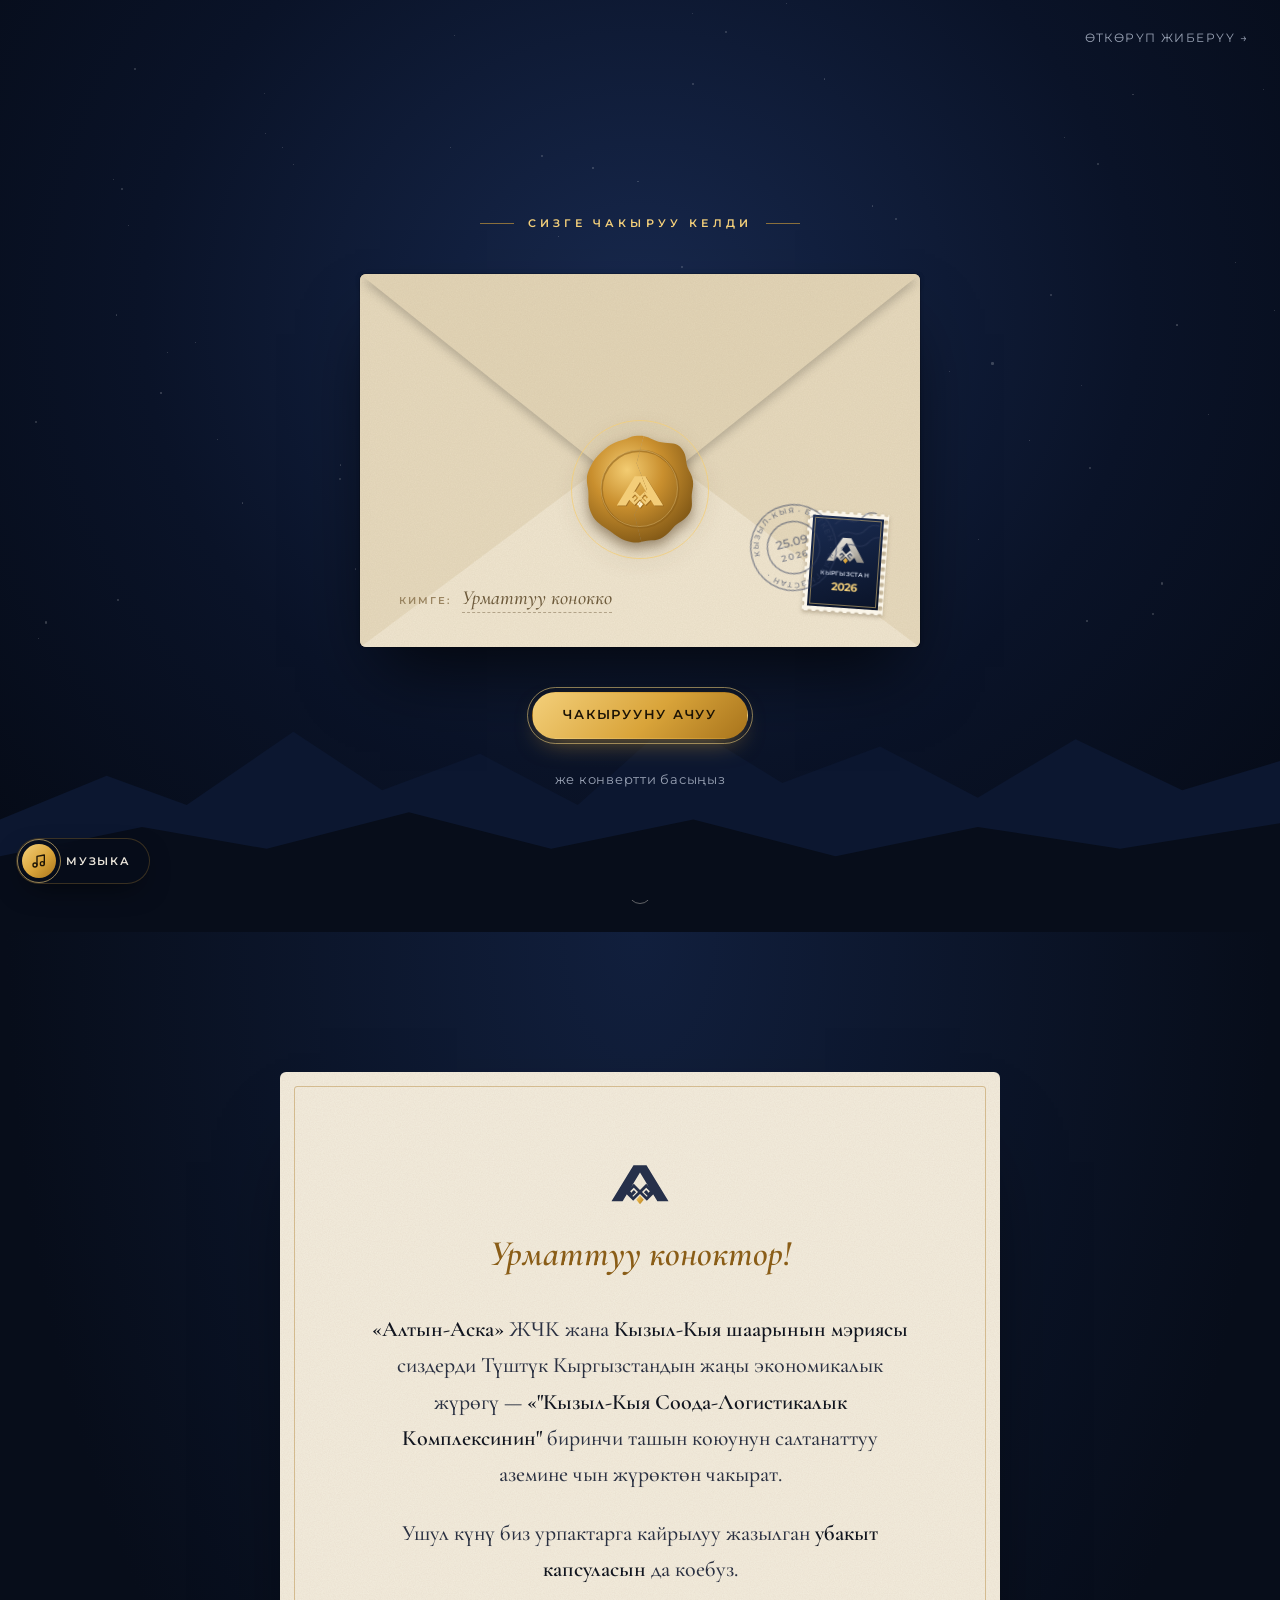
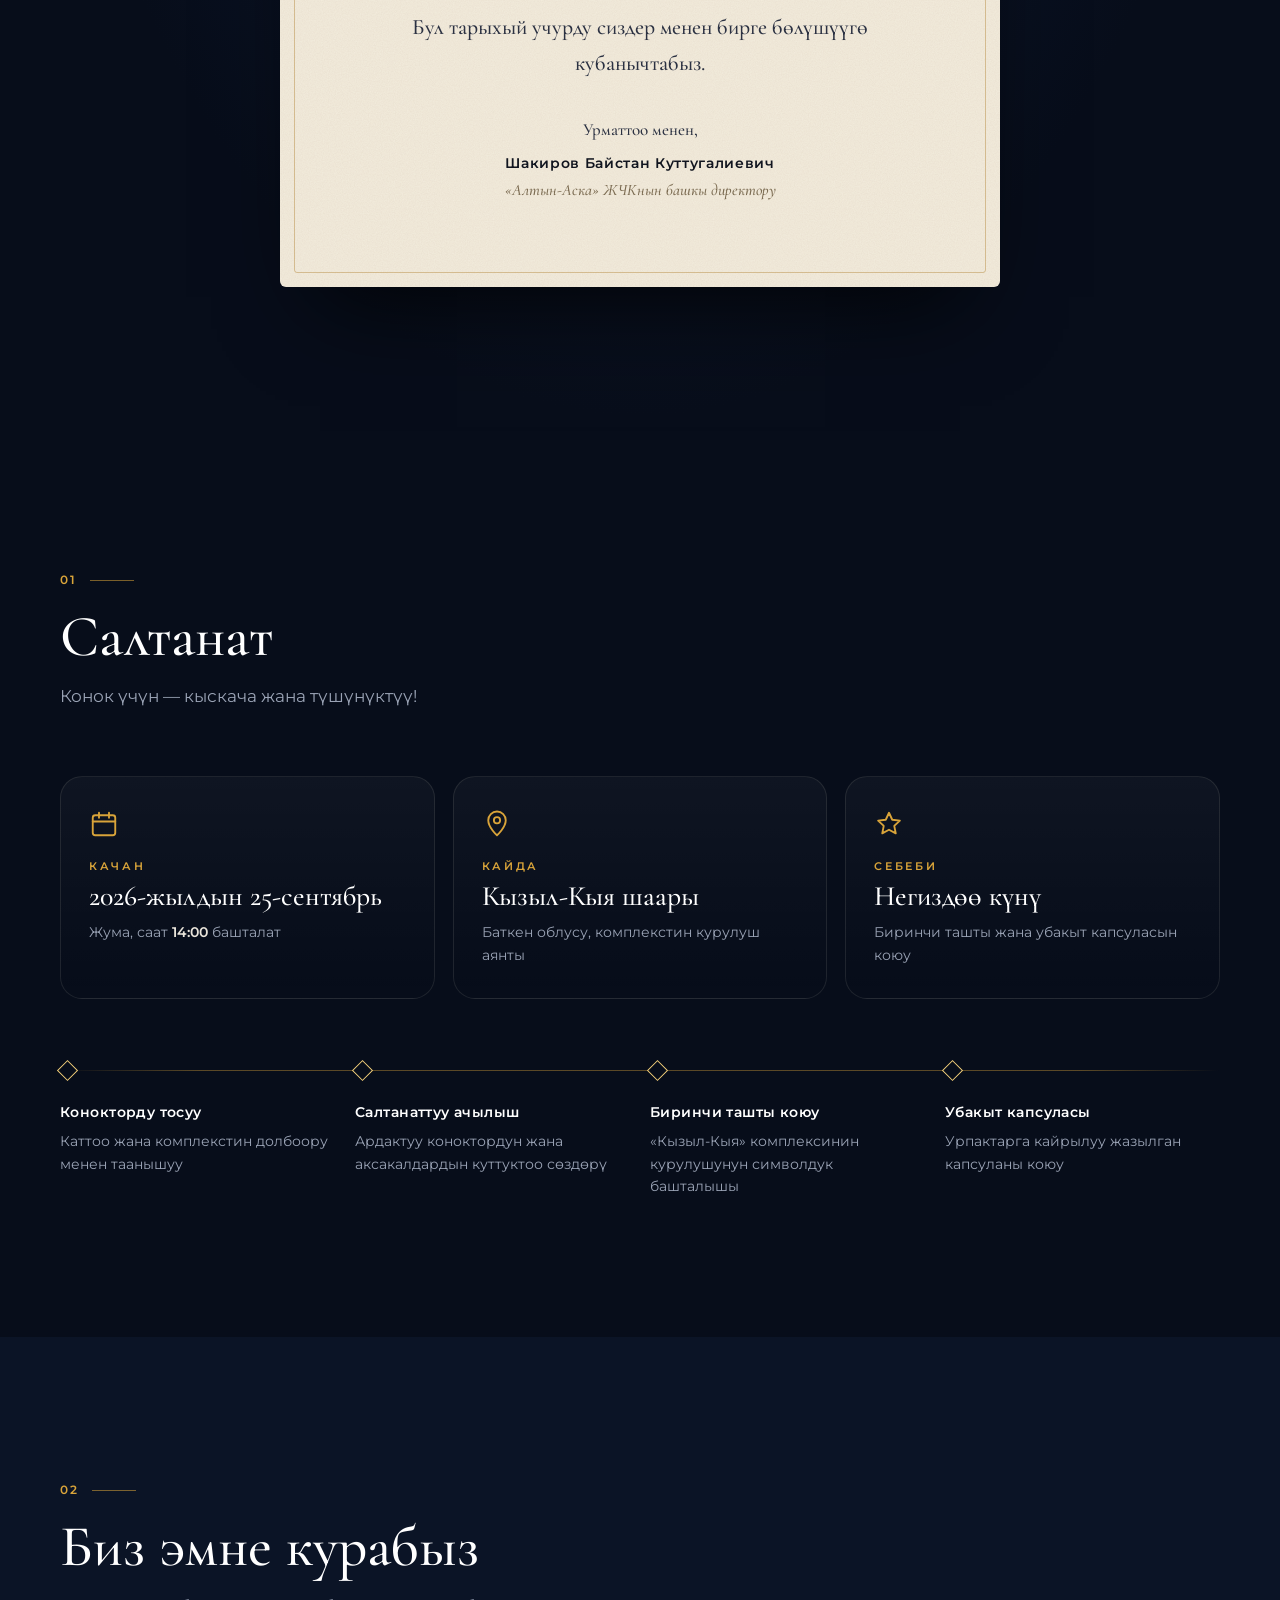
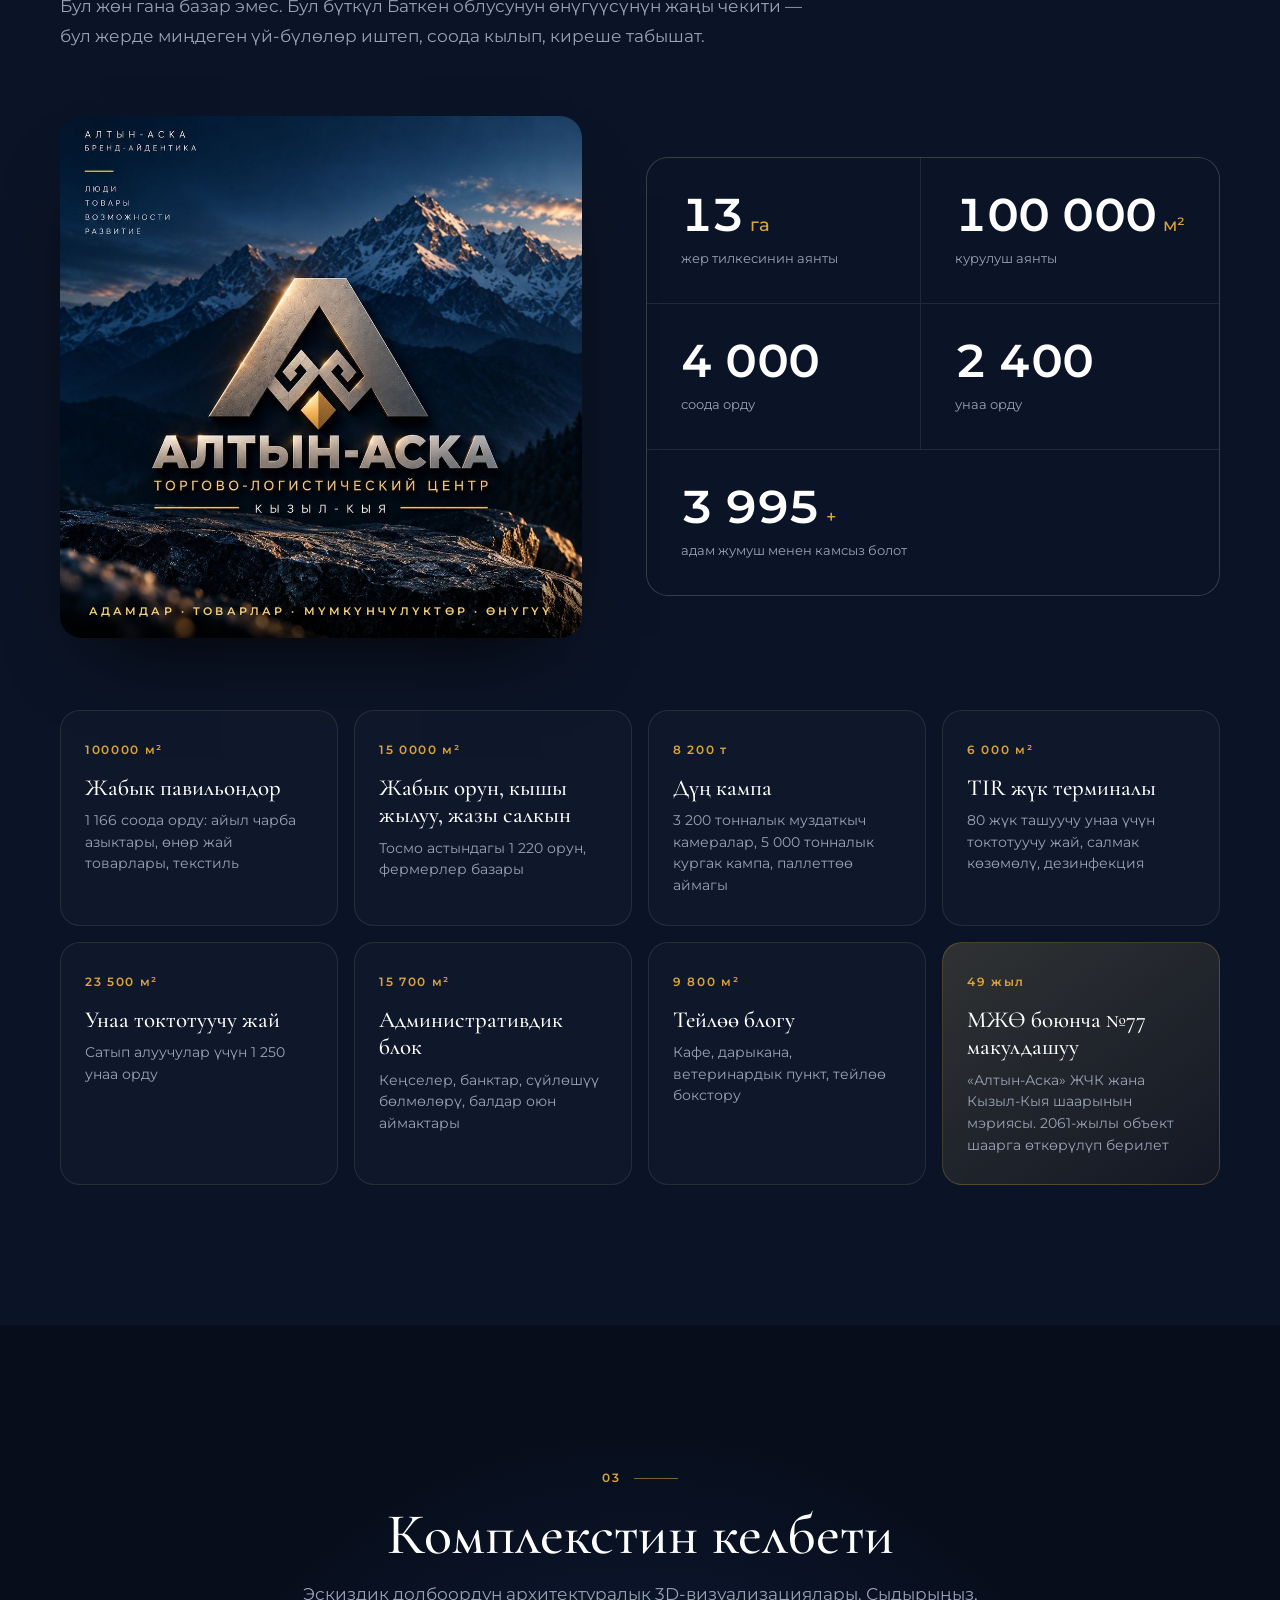
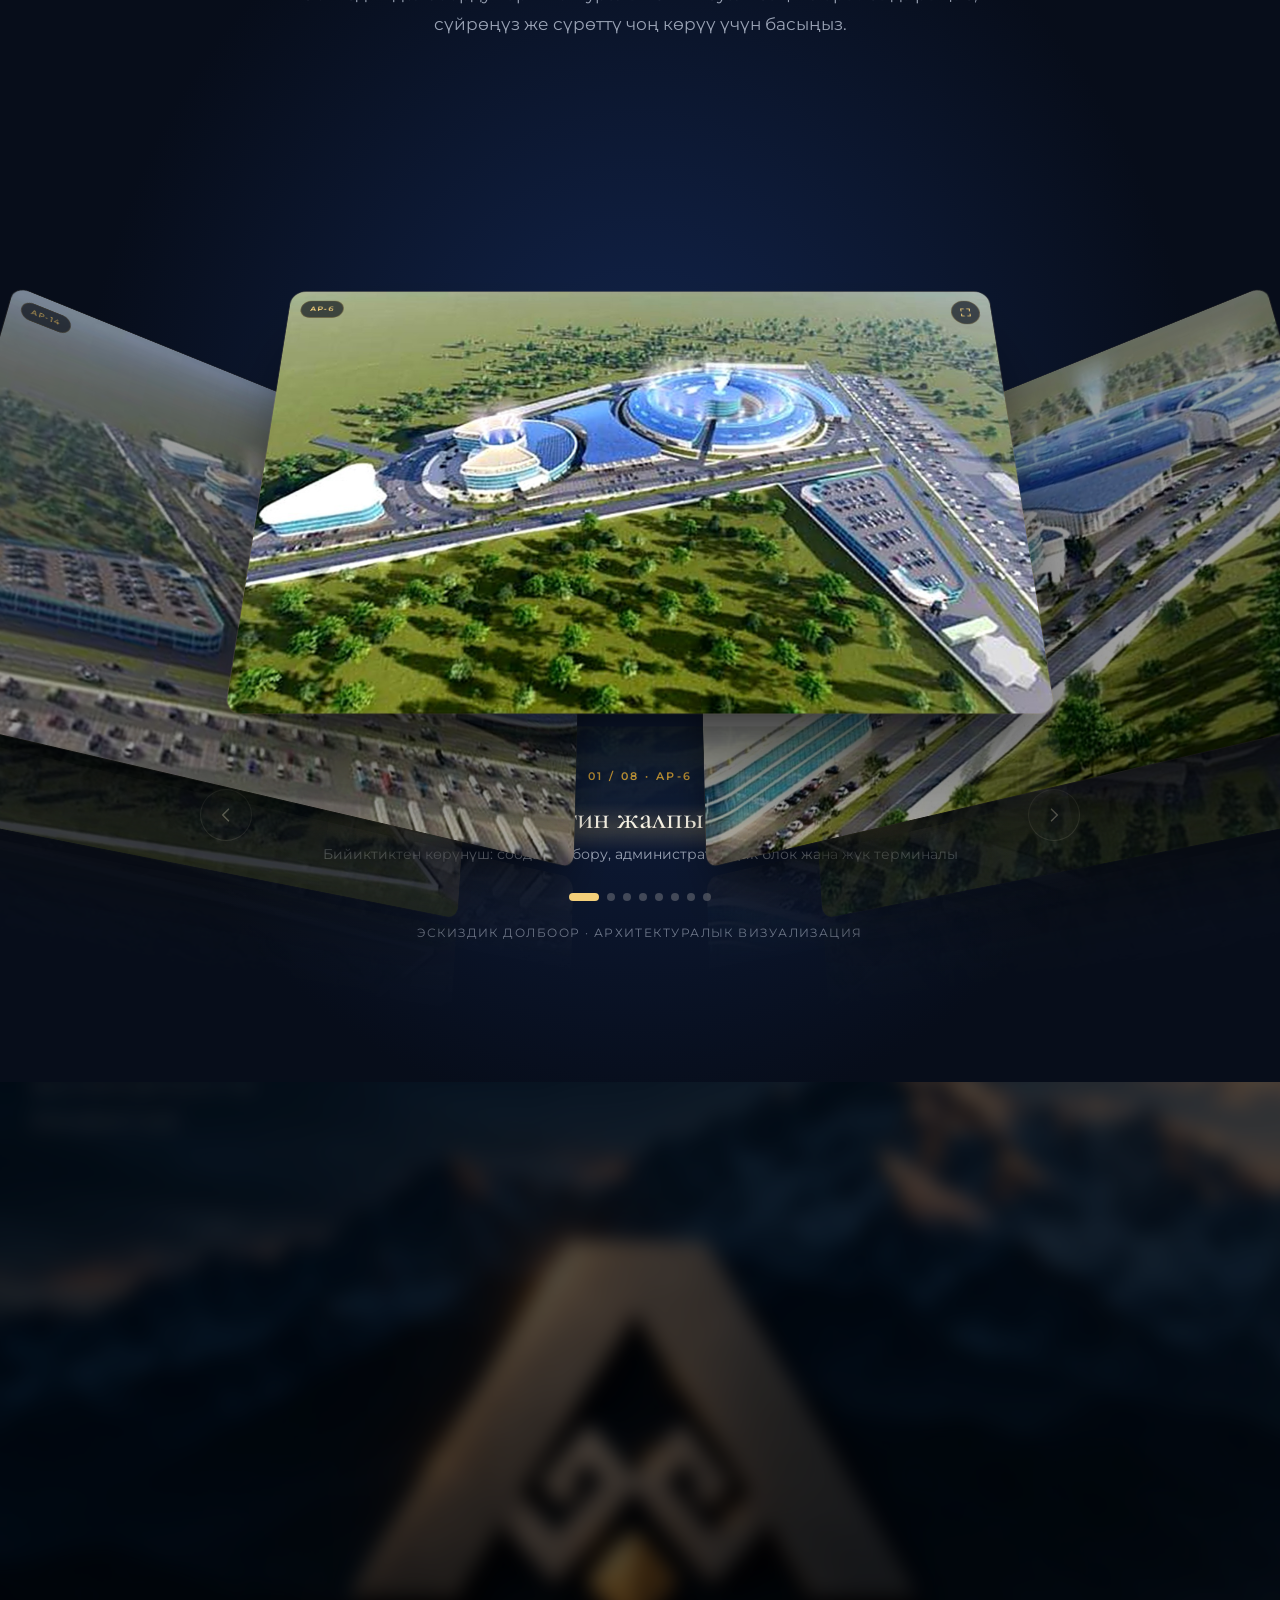
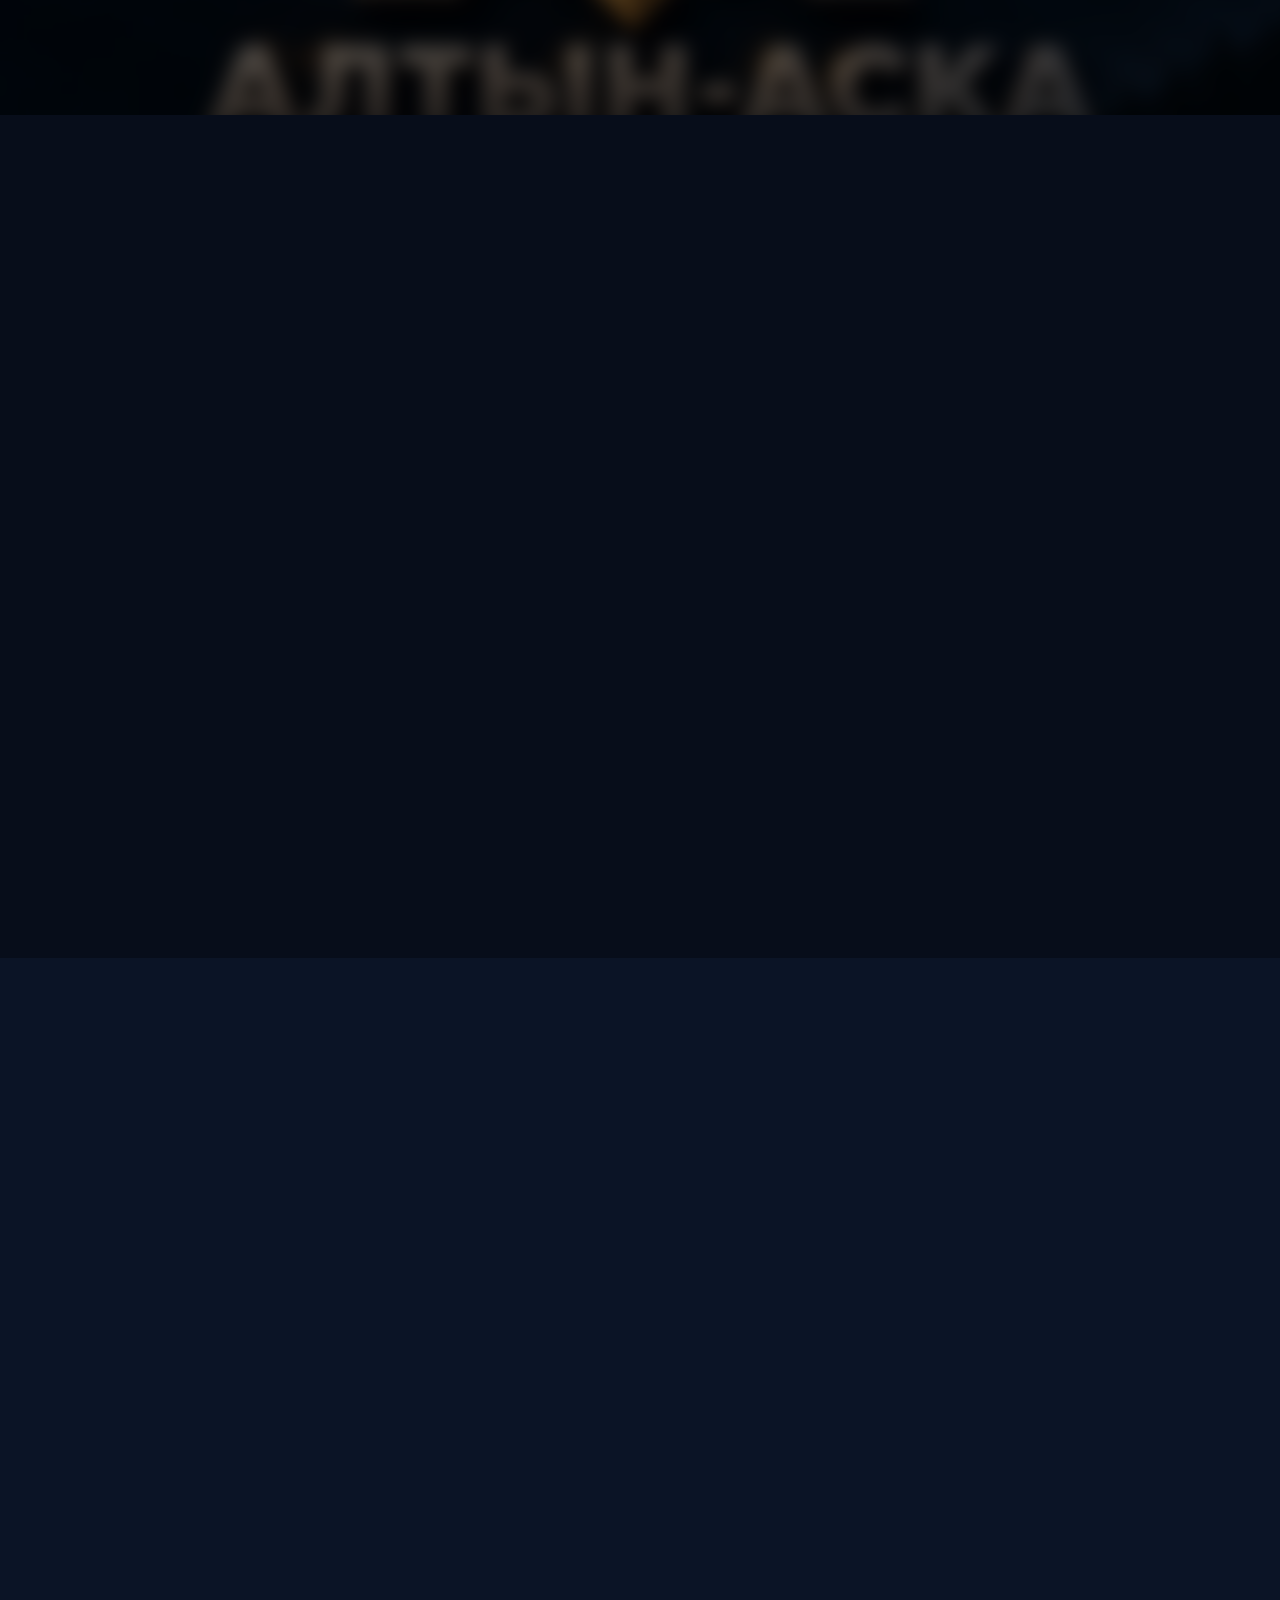
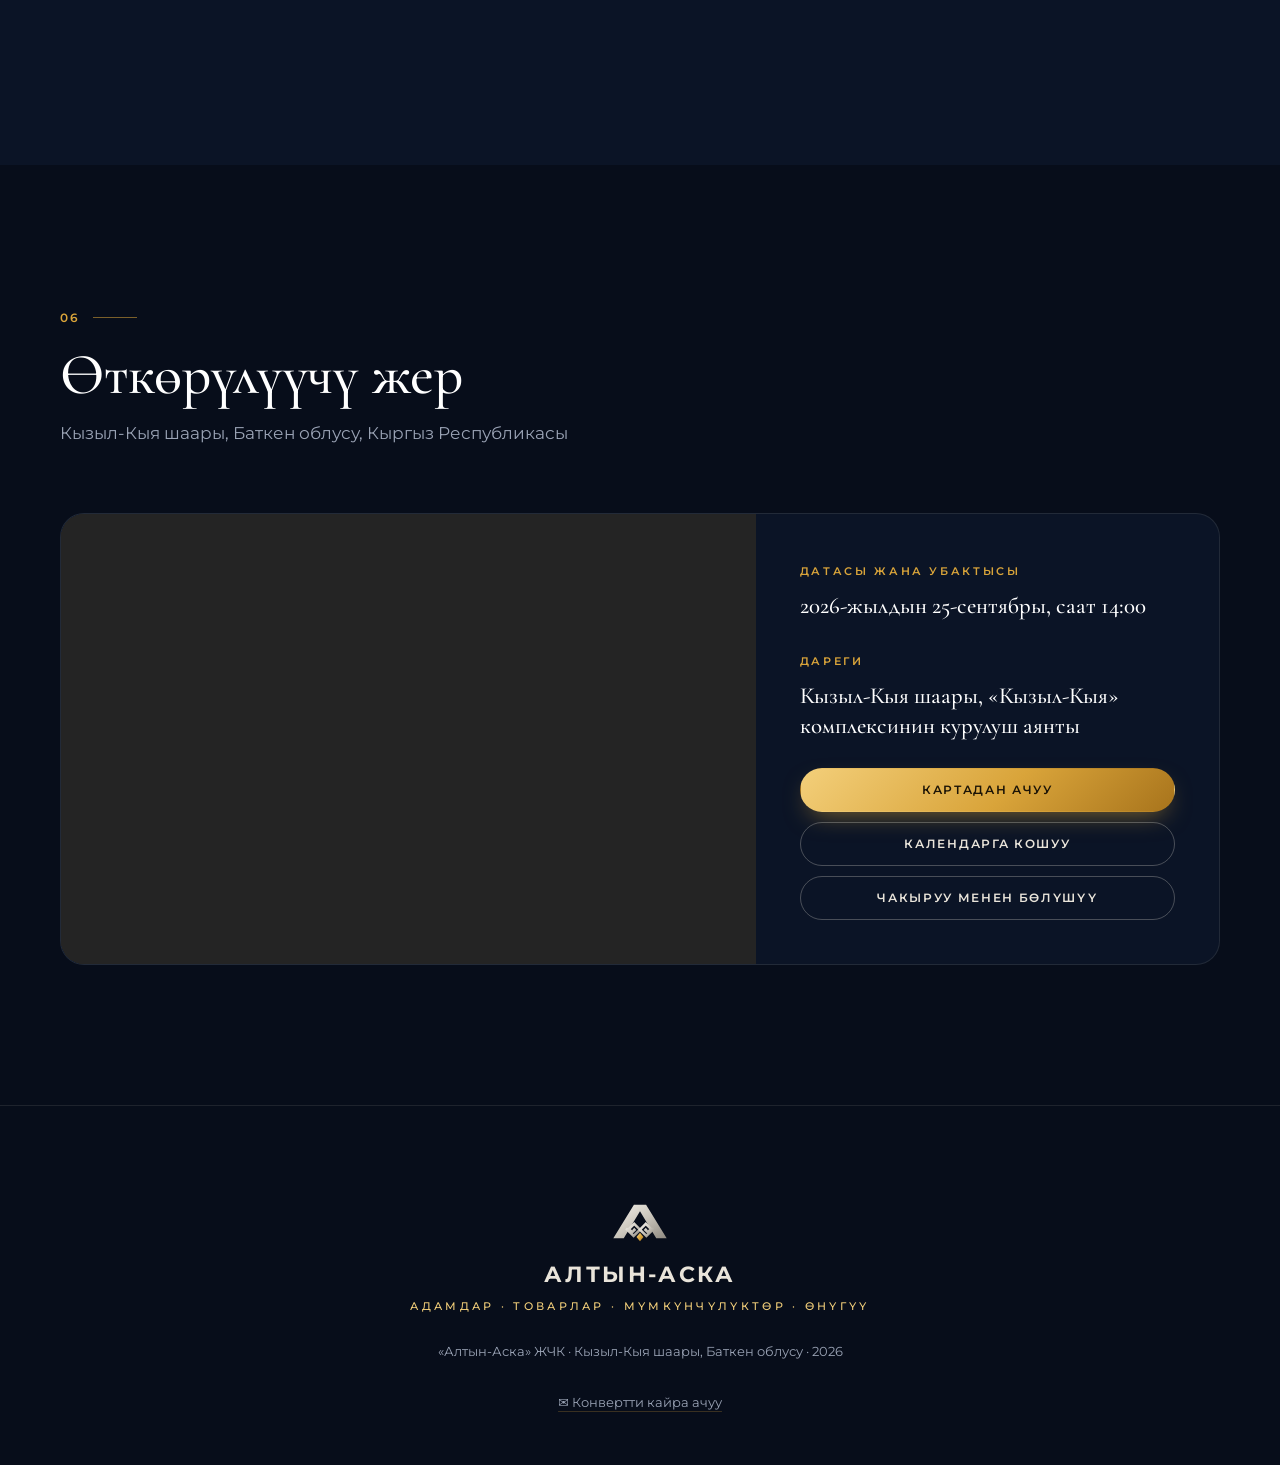
==== shakirov-site/index.html @ 960b8d22 "Add shakirov-site: a standalone copy for a separate Vercel project - tools/build_shakirov.py now als" ====
<!doctype html>
<html lang="ky">
<head>
  <meta charset="utf-8">
  <meta name="viewport" content="width=device-width, initial-scale=1, viewport-fit=cover">
  <title>Чакыруу · «Кызыл-Кыя» комплекси · Алтын-Аска</title>
  <meta name="description" content="«Кызыл-Кыя» соода-транспорттук-логистикалык комплексинин биринчи ташын коюунун салтанаттуу аземине чакыруу. 2026-жылдын 25-сентябры.">
  <meta name="theme-color" content="#070d1a">
  <meta property="og:type" content="website">
  <meta property="og:title" content="Чакыруу · «Кызыл-Кыя» комплекси">
  <meta property="og:description" content="2026-жылдын 25-сентябры · Биринчи ташты коюунун салтанаттуу аземи · Кызыл-Кыя шаары">
  <meta property="og:image" content="assets/og.jpg">
  <link rel="icon" href="assets/logo.svg" type="image/svg+xml">
  <link rel="preconnect" href="https://fonts.googleapis.com">
  <link rel="preconnect" href="https://fonts.gstatic.com" crossorigin>
  <link href="https://fonts.googleapis.com/css2?family=Cormorant+Garamond:ital,wght@0,500;0,600;1,500;1,600&family=Montserrat:wght@400;500;600;700&display=swap" rel="stylesheet">
  <link rel="stylesheet" href="css/style.css">
</head>
<body class="is-locked">

<!-- ===== Логотип и печать (SVG-спрайт) ===== -->
<svg width="0" height="0" style="position:absolute" aria-hidden="true" focusable="false">
  <defs>
    <linearGradient id="lgGold" x1="0" y1="0" x2="1" y2="1">
      <stop offset="0" stop-color="#F6D27A"/><stop offset=".55" stop-color="#D9A43A"/><stop offset="1" stop-color="#A8741C"/>
    </linearGradient>
    <linearGradient id="lgSilver" x1="0" y1="0" x2="1" y2="1">
      <stop offset="0" stop-color="#F4F1EB"/><stop offset=".5" stop-color="#CBC6BC"/><stop offset="1" stop-color="#8F8A81"/>
    </linearGradient>
    <radialGradient id="waxGold" cx=".38" cy=".32" r=".75">
      <stop offset="0" stop-color="#F3CC72"/><stop offset=".45" stop-color="#C98F2E"/><stop offset="1" stop-color="#7C5414"/>
    </radialGradient>
  </defs>
  <symbol id="logo" viewBox="0 0 200 162">
    <path d="M79 30 L121 30 L192 146 L156 146 L100 53 L44 146 L8 146 Z" style="fill:var(--logo-body,url(#lgSilver))"/>
    <g style="fill:none;stroke:var(--logo-body,url(#lgSilver));stroke-width:9;stroke-linejoin:miter;stroke-miterlimit:4">
      <path d="M52 112 L78 138 L100 116 L80 96 L62 114 L73 125 L81 117 L77 113"/>
      <path d="M148 112 L122 138 L100 116 L120 96 L138 114 L127 125 L119 117 L123 113"/>
    </g>
    <path d="M100 127 L112 141 L100 156 L88 141 Z" style="fill:var(--logo-tip,url(#lgGold))"/>
  </symbol>
  <symbol id="waxShape" viewBox="0 0 120 120">
    <path d="M60 3 C70 3 74 9 83 10 C93 12 99 9 105 17 C111 25 108 31 112 39 C117 48 118 53 116 62 C114 72 118 77 113 86 C107 95 101 95 95 102 C88 110 83 115 72 115 C62 116 57 119 47 116 C37 113 33 108 25 103 C16 97 11 94 7 84 C3 74 6 68 4 58 C2 48 3 43 8 34 C13 25 17 22 25 15 C34 8 40 9 48 5 C53 3 56 3 60 3 Z" fill="url(#waxGold)"/>
    <circle cx="60" cy="60" r="41" fill="none" stroke="#8a5d17" stroke-opacity=".55" stroke-width="2.5"/>
    <circle cx="59.2" cy="59.2" r="41" fill="none" stroke="#ffe3a0" stroke-opacity=".35" stroke-width="1"/>
    <use href="#logo" xlink:href="#logo" x="33" y="38" width="54" height="44" style="--logo-tip:#7d5412;--logo-body:#86591a" opacity=".6" transform="translate(.9 1)"/>
    <use href="#logo" xlink:href="#logo" x="33" y="38" width="54" height="44" style="--logo-tip:#fff0c4;--logo-body:#f3cd78"/>
  </symbol>
</svg>

<!-- ===================== КОНВЕРТ ===================== -->
<div class="intro" id="intro" role="dialog" aria-modal="true" aria-label="Конверттеги чакыруу">
  <div class="intro__sky" aria-hidden="true">
    <div class="stars" data-stars="70"></div>
    <svg class="intro__ridge" viewBox="0 0 1440 320" preserveAspectRatio="none">
      <path d="M0 320 L0 210 L120 150 L210 190 L330 90 L430 170 L540 120 L650 190 L760 70 L880 160 L990 110 L1100 180 L1210 100 L1330 170 L1440 130 L1440 320 Z" fill="#0c1730"/>
      <path d="M0 320 L0 260 L160 220 L300 250 L460 200 L620 250 L780 210 L940 260 L1100 220 L1260 250 L1440 215 L1440 320 Z" fill="#070d1a"/>
    </svg>
  </div>

  <div class="intro__stage">
    <p class="intro__eyebrow">Сизге чакыруу келди</p>

    <div class="envelope" id="envelope">
      <div class="envelope__back"></div>

      <div class="letter" aria-hidden="true">
        <svg class="letter__logo" viewBox="0 0 200 162"><use href="#logo" xlink:href="#logo"/></svg>
        <span class="letter__kicker">Чакыруу</span>
        <span class="letter__date">25 · 09 · 2026</span>
        <span class="letter__place">Кызыл-Кыя</span>
      </div>

      <div class="envelope__pocket" aria-hidden="true">
        <span class="pk pk--l"></span><span class="pk pk--r"></span><span class="pk pk--b"></span>
      </div>

      <div class="envelope__address" aria-hidden="true"><span>Кимге:</span> <em>Урматтуу конокко</em></div>

      <div class="postage" aria-hidden="true">
        <div class="postage__inner">
          <svg class="postage__logo" viewBox="0 0 200 162"><use href="#logo" xlink:href="#logo"/></svg>
          <span class="postage__txt">Кыргызстан</span>
          <span class="postage__val">2026</span>
        </div>
      </div>
      <svg class="postmark" viewBox="0 0 120 120" aria-hidden="true">
        <defs><path id="pmCircle" d="M16 60 a44 44 0 1 1 88 0 a44 44 0 1 1 -88 0"/></defs>
        <circle cx="60" cy="60" r="54"/><circle cx="60" cy="60" r="33"/>
        <text class="pm-ring"><textPath href="#pmCircle" xlink:href="#pmCircle">КЫЗЫЛ-КЫЯ · БАТКЕН · КЫРГЫЗСТАН ·</textPath></text>
        <text x="60" y="58" text-anchor="middle" class="pm-d">25.09</text>
        <text x="60" y="74" text-anchor="middle" class="pm-y">2026</text>
        <path class="pm-wave" d="M118 44 q9 -6 18 0 t18 0 t18 0 M118 60 q9 -6 18 0 t18 0 t18 0 M118 76 q9 -6 18 0 t18 0 t18 0"/>
      </svg>

      <div class="envelope__flap" aria-hidden="true"><span class="flap"></span></div>

      <button class="seal" id="seal" type="button" aria-label="Чакырууну ачуу">
        <span class="seal__half seal__half--l"><svg viewBox="0 0 120 120"><use href="#waxShape" xlink:href="#waxShape"/></svg></span>
        <span class="seal__half seal__half--r"><svg viewBox="0 0 120 120"><use href="#waxShape" xlink:href="#waxShape"/></svg></span>
        <span class="seal__pulse"></span>
      </button>
    </div>

    <button class="btn btn--gold intro__open" id="introOpen" type="button">Чакырууну ачуу</button>
    <p class="intro__hint">же конвертти басыңыз</p>
  </div>

  <button class="intro__skip" id="introSkip" type="button">Өткөрүп жиберүү →</button>
</div>

<!-- ===================== САЙТ ===================== -->
<header class="nav" id="nav">
  <a class="nav__brand" href="#top" aria-label="Алтын-Аска">
    <svg class="nav__logo" viewBox="0 0 200 162"><use href="#logo" xlink:href="#logo"/></svg>
    <span>Алтын-Аска</span>
  </a>
  <nav class="nav__links" aria-label="Бөлүмдөр">
    <a href="#event">Салтанат</a>
    <a href="#project">Долбоор</a>
    <a href="#gallery">3D-долбоор</a>
    <a href="#capsule">Капсула</a>
    <a href="#instagram">Instagram</a>
    <a href="#place">Дареги</a>
  </nav>
  <div class="nav__right">
    <button class="btn btn--sm btn--gold" type="button" data-ics>Календарга</button>
  </div>
</header>

<main id="top">

  <!-- HERO -->
  <section class="hero" id="hero">
    <div class="hero__sky" aria-hidden="true">
      <div class="stars" data-stars="110"></div>
      <div class="hero__glow"></div>
      <svg class="mtn mtn--far" data-parallax=".1" viewBox="0 0 1440 520" preserveAspectRatio="xMidYMax slice">
        <defs>
          <linearGradient id="mFar" x1="0" y1="0" x2="0" y2="1"><stop offset="0" stop-color="#2d4068"/><stop offset="1" stop-color="#0f1a33"/></linearGradient>
          <linearGradient id="snow" x1="0" y1="0" x2="0" y2="1"><stop offset="0" stop-color="#f6e7c8"/><stop offset="1" stop-color="#f6e7c8" stop-opacity="0"/></linearGradient>
        </defs>
        <path d="M0 520 L0 330 L140 250 L230 290 L380 160 L470 220 L560 180 L720 40 L860 200 L940 170 L1060 250 L1180 140 L1300 230 L1440 190 L1440 520 Z" fill="url(#mFar)"/>
        <path d="M720 40 L674 80 L690 76 L704 92 L720 78 L738 94 L751 75 Z M380 160 L345 190 L360 186 L372 198 L386 185 L400 192 L416 184 Z M1180 140 L1145 172 L1160 168 L1172 180 L1188 166 L1202 174 L1217 168 Z" fill="url(#snow)" opacity=".85"/>
      </svg>
      <svg class="mtn mtn--mid" data-parallax=".2" viewBox="0 0 1440 520" preserveAspectRatio="xMidYMax slice">
        <path d="M0 520 L0 380 L120 330 L260 400 L420 300 L560 380 L700 320 L840 390 L990 290 L1130 370 L1280 320 L1440 360 L1440 520 Z" fill="#111d38"/>
      </svg>
      <svg class="mtn mtn--near" data-parallax=".32" viewBox="0 0 1440 520" preserveAspectRatio="xMidYMax slice">
        <path d="M0 520 L0 440 L180 400 L360 450 L540 410 L720 460 L900 415 L1080 455 L1260 420 L1440 450 L1440 520 Z" fill="#070d1a"/>
      </svg>
    </div>

    <div class="hero__content">
      <svg class="hero__logo" viewBox="0 0 200 162" role="img" aria-label="Алтын-Аска логотиби"><use href="#logo" xlink:href="#logo"/></svg>
      <p class="hero__brand">Алтын-Аска</p>
      <p class="hero__sub"><span>Кызыл-Кыя</span> соода-транспорттук-логистикалык комплекси</p>

      <h1 class="hero__title">
        <span class="hero__eyebrow">Чакыруу</span>
        <span>Биринчи ташты коюунун<br> салтанаттуу аземи</span>
      </h1>

      <div class="hero__date">
        <span>Жума</span>
        <strong>2026-жылдын 25-сентябрь</strong>
        <span data-time>14:00</span>
      </div>

      <div class="countdown" id="countdown" aria-label="Салтанатка чейин калды">
        <div><b data-cd="d">00</b><span>күн</span></div>
        <div><b data-cd="h">00</b><span>саат</span></div>
        <div><b data-cd="m">00</b><span>мүнөт</span></div>
        <div><b data-cd="s">00</b><span>секунд</span></div>
      </div>

      <div class="hero__actions">
        <a class="btn btn--gold" href="#letter">Чакырууну окуу</a>
        <a class="btn btn--ghost" href="#place">Кантип жетүүгө болот</a>
      </div>
    </div>

    <a class="scroll-cue" href="#letter" aria-label="Ылдый жылдыруу"><span></span></a>
  </section>

  <!-- ПИСЬМО -->
  <section class="section section--paper" id="letter">
    <article class="paper reveal">
      <svg class="paper__logo" viewBox="0 0 200 162" aria-hidden="true"><use href="#logo" xlink:href="#logo"/></svg>
      <p class="paper__greet">Урматтуу коноктор!</p>
      <p><b>«Алтын-Аска»</b> ЖЧК жана <b>Кызыл-Кыя шаарынын мэриясы</b> сиздерди Түштүк Кыргызстандын жаңы экономикалык жүрөгү — <b>«"Кызыл-Кыя Соода-Логистикалык Комплексинин"</b> биринчи ташын коюунун салтанаттуу аземине чын жүрөктөн чакырат.</p>
      <p>Ушул күнү биз урпактарга кайрылуу жазылган <b>убакыт капсуласын</b> да коебуз.</p>
      <p>Бул тарыхый учурду сиздер менен бирге бөлүшүүгө кубанычтабыз.</p>
      <div class="paper__sign">
        <span>Урматтоо менен,</span>
        <strong>Шакиров Байстан Куттугалиевич</strong>
        <em>«Алтын-Аска» ЖЧКнын башкы директору</em>
      </div>
    </article>
  </section>

  <!-- ЦЕРЕМОНИЯ -->
  <section class="section" id="event">
    <div class="container">
      <header class="head reveal">
        <span class="head__num">01</span>
        <h2>Салтанат</h2>
        <p>Конок үчүн — кыскача жана түшүнүктүү!</p>
      </header>

      <div class="info">
        <div class="info__card reveal">
          <svg viewBox="0 0 24 24" class="ico" aria-hidden="true"><rect x="3" y="5" width="18" height="16" rx="2"/><path d="M3 10h18M8 3v4M16 3v4"/></svg>
          <span class="info__label">Качан</span>
          <strong>2026-жылдын 25-сентябрь</strong>
          <span>Жума, саат <b data-time>14:00</b> башталат</span>
        </div>
        <div class="info__card reveal">
          <svg viewBox="0 0 24 24" class="ico" aria-hidden="true"><path d="M12 21s-7-6.2-7-12a7 7 0 0 1 14 0c0 5.8-7 12-7 12z"/><circle cx="12" cy="9" r="2.5"/></svg>
          <span class="info__label">Кайда</span>
          <strong>Кызыл-Кыя шаары</strong>
          <span>Баткен облусу, комплекстин курулуш аянты</span>
        </div>
        <div class="info__card reveal">
          <svg viewBox="0 0 24 24" class="ico" aria-hidden="true"><path d="M12 3l2.6 5.6 6.1.7-4.5 4.2 1.2 6L12 16.6 6.6 19.5l1.2-6L3.3 9.3l6.1-.7z"/></svg>
          <span class="info__label">Себеби</span>
          <strong>Негиздөө күнү</strong>
          <span>Биринчи ташты жана убакыт капсуласын коюу</span>
        </div>
      </div>

      <ol class="steps">
        <li class="reveal"><span class="steps__dot"></span><div><strong>Конокторду тосуу</strong><p>Каттоо жана комплекстин долбоору менен таанышуу</p></div></li>
        <li class="reveal"><span class="steps__dot"></span><div><strong>Салтанаттуу ачылыш</strong><p>Ардактуу коноктордун жана аксакалдардын куттуктоо сөздөрү</p></div></li>
        <li class="reveal"><span class="steps__dot"></span><div><strong>Биринчи ташты коюу</strong><p>«Кызыл-Кыя» комплексинин курулушунун символдук башталышы</p></div></li>
        <li class="reveal"><span class="steps__dot"></span><div><strong>Убакыт капсуласы</strong><p>Урпактарга кайрылуу жазылган капсуланы коюу</p></div></li>
      </ol>
    </div>
  </section>

  <!-- ПРОЕКТ -->
  <section class="section section--alt" id="project">
    <div class="container">
      <header class="head reveal">
        <span class="head__num">02</span>
        <h2>Биз эмне курабыз</h2>
        <p>Бул жөн гана базар эмес. Бул бүткүл Баткен облусунун өнүгүүсүнүн жаңы чекити — бул жерде миңдеген үй-бүлөлөр иштеп, соода кылып, киреше табышат.</p>
      </header>

      <div class="about">
        <figure class="about__poster reveal">
          <img src="assets/poster.jpg" alt="Тоолордун фонундагы Алтын-Аска фирмалык белгиси" loading="lazy" width="1000" height="1000">
          <figcaption>Адамдар · Товарлар · Мүмкүнчүлүктөр · Өнүгүү</figcaption>
        </figure>

        <div class="stats">
          <div class="stat reveal"><b data-count="13">0</b><i>га</i><span>жер тилкесинин аянты</span></div>
          <div class="stat reveal"><b data-count="100000">0</b><i>м²</i><span>курулуш аянты</span></div>
          <div class="stat reveal"><b data-count="4000">0</b><span>соода орду</span></div>
          <div class="stat reveal"><b data-count="2400">0</b><span>унаа орду</span></div>
          <div class="stat reveal"><b data-count="4000">0</b><i>+</i><span>адам жумуш менен камсыз болот</span></div>
        </div>
      </div>

      <div class="zones">
        <div class="zone reveal">
          <span class="zone__n">100000 м²</span><h3>Жабык павильондор</h3>
          <p>1 166 соода орду: айыл чарба азыктары, өнөр жай товарлары, текстиль</p>
        </div>
        <div class="zone reveal">
          <span class="zone__n">15 0000 м²</span><h3>Жабык орун, кышы жылуу, жазы салкын</h3>
          <p>Тосмо астындагы 1 220 орун, фермерлер базары</p>
        </div>
        <div class="zone reveal">
          <span class="zone__n">8 200 т</span><h3>Дүң кампа</h3>
          <p>3 200 тонналык муздаткыч камералар, 5 000 тонналык кургак кампа, паллеттөө аймагы</p>
        </div>
        <div class="zone reveal">
          <span class="zone__n">6 000 м²</span><h3>TIR жүк терминалы</h3>
          <p>80 жүк ташуучу унаа үчүн токтотуучу жай, салмак көзөмөлү, дезинфекция</p>
        </div>
        <div class="zone reveal">
          <span class="zone__n">23 500 м²</span><h3>Унаа токтотуучу жай</h3>
          <p>Сатып алуучулар үчүн 1 250 унаа орду</p>
        </div>
        <div class="zone reveal">
          <span class="zone__n">15 700 м²</span><h3>Административдик блок</h3>
          <p>Кеңселер, банктар, сүйлөшүү бөлмөлөрү, балдар оюн аймактары</p>
        </div>
        <div class="zone reveal">
          <span class="zone__n">9 800 м²</span><h3>Тейлөө блогу</h3>
          <p>Кафе, дарыкана, ветеринардык пункт, тейлөө бокстору</p>
        </div>
        <div class="zone zone--accent reveal">
          <span class="zone__n">49 жыл</span><h3>МЖӨ боюнча №77 макулдашуу</h3>
          <p>«Алтын-Аска» ЖЧК жана Кызыл-Кыя шаарынын мэриясы. 2061-жылы объект шаарга өткөрүлүп берилет</p>
        </div>
      </div>
    </div>
  </section>

  <!-- 3D-ГАЛЕРЕЯ -->
  <section class="section gallery" id="gallery">
    <div class="container">
      <header class="head head--center reveal">
        <span class="head__num">03</span>
        <h2>Комплекстин келбети</h2>
        <p>Эскиздик долбоордун архитектуралык 3D-визуализациялары. Сыдырыңыз, сүйрөңүз же сүрөттү чоң көрүү үчүн басыңыз.</p>
      </header>
    </div>

    <div class="cf-scene">
      <div class="cf" id="cf" role="region" aria-roledescription="carousel" aria-label="Комплекстин келбети"></div>
    </div>

    <div class="container">
      <div class="cf-info">
        <button class="cf-btn" id="cfPrev" type="button" aria-label="Мурунку">
          <svg viewBox="0 0 24 24" aria-hidden="true"><path d="M15 5l-7 7 7 7"/></svg>
        </button>
        <div class="cf-cap" id="cfCap" aria-live="polite">
          <span class="cf-cap__meta"><span id="cfCount">01 / 08</span> · <span id="cfCode">AP-6</span></span>
          <h3 id="cfTitle"></h3>
          <p id="cfDesc"></p>
        </div>
        <button class="cf-btn" id="cfNext" type="button" aria-label="Кийинки">
          <svg viewBox="0 0 24 24" aria-hidden="true"><path d="M9 5l7 7-7 7"/></svg>
        </button>
      </div>
      <div class="cf-dots" id="cfDots"></div>
      <p class="cf-note">Эскиздик долбоор · архитектуралык визуализация</p>
    </div>
  </section>

  <!-- ЦИТАТА -->
  <section class="quote">
    <blockquote class="reveal">
      <span class="quote__mark" aria-hidden="true">“</span>
      <span>Бүгүн биз таш коебуз — эртең бул жерде миңдеген үй-бүлөнүн эмгеги, ырысы жана келечеги курулат.</span>
    </blockquote>
  </section>

  <!-- КАПСУЛА -->
  <section class="section" id="capsule">
    <div class="container">
      <header class="head reveal">
        <span class="head__num">04</span>
        <h2>Убакыт капсуласы</h2>
        <p>Комплекстин пайдубалына биз келечекте бул жерде жашай тургандарга кайрылуу коебуз.</p>
      </header>

      <div class="capsule">
        <div class="capsule__msg reveal">
          <p>«Бул саптарды окуп жатканыңызда — биздин комплекс эчак эле элге кызмат кылып жатат. Ушул күндөн бери канча жыл өткөнүн билбейбиз. Бирок бир нерсени так билебиз: <b>биз муну силер үчүн курдук</b>.</p>
          <p>Биз түзгөндү аздектегиле. Көбөйткүлө. Мындан да жакшыраак кургула.»</p>
        </div>
        <ul class="capsule__items reveal">
          <li>Урпактарга кайрылуу</li>
          <li>МЖӨ боюнча №77 макулдашуунун көчүрмөсү</li>
          <li>Салтанаттын программасы</li>
          <li>Катышуучулардын сүрөттөрү</li>
          <li>Коноктордун колу коюлган тизмеси</li>
          <li>25.09.2026-жылкы «Кыргыз Туусу» гезити</li>
        </ul>
      </div>
    </div>
  </section>

  <!-- INSTAGRAM -->
  <section class="section section--alt" id="instagram">
    <div class="container">
      <header class="head head--center reveal">
        <span class="head__num">05</span>
        <h2>Instagram</h2>
        <p>Долбоордун жаңылыктары, сүрөттөрү жана видеолору — расмий Instagram баракчабызда.</p>
      </header>

      <div class="ig reveal">
        <a class="ig__card" href="https://www.instagram.com/altyn.aska.bazar/" target="_blank" rel="noopener">
          <img src="assets/instagram-qr.png" alt="@altyn.aska.bazar Instagram баракчасынын QR-коду" width="700" height="700" loading="lazy">
        </a>
        <div class="ig__side">
          <p class="ig__hint">Телефондун камерасын QR-кодго багыттап, баракчага өтүңүз</p>
          <p class="ig__name">@altyn.aska.bazar</p>
          <a class="btn btn--gold" href="https://www.instagram.com/altyn.aska.bazar/" target="_blank" rel="noopener">Instagram’га өтүү</a>
        </div>
      </div>
    </div>
  </section>

  <!-- МЕСТО -->
  <section class="section" id="place">
    <div class="container">
      <header class="head reveal">
        <span class="head__num">06</span>
        <h2>Өткөрүлүүчү жер</h2>
        <p>Кызыл-Кыя шаары, Баткен облусу, Кыргыз Республикасы</p>
      </header>

      <div class="place reveal">
        <div class="place__map">
          <iframe id="map" title="Карта: Кызыл-Кыя" loading="lazy" referrerpolicy="no-referrer-when-downgrade"
            src="https://www.google.com/maps?q=40.270648,72.145889&amp;z=16&amp;hl=ky&amp;output=embed"></iframe>
        </div>
        <div class="place__side">
          <div>
            <span class="info__label">Датасы жана убактысы</span>
            <strong>2026-жылдын 25-сентябры, саат <span data-time>14:00</span></strong>
          </div>
          <div>
            <span class="info__label">Дареги</span>
            <strong>Кызыл-Кыя шаары, «Кызыл-Кыя» комплексинин курулуш аянты</strong>
          </div>
          <div class="place__btns">
            <a class="btn btn--gold" target="_blank" rel="noopener" href="https://maps.app.goo.gl/RAks3B6GCmSB7t5H8">Картадан ачуу</a>
            <button class="btn btn--ghost" type="button" data-ics>Календарга кошуу</button>
            <button class="btn btn--ghost" type="button" id="shareBtn">Чакыруу менен бөлүшүү</button>
          </div>
        </div>
      </div>
    </div>
  </section>
</main>

<footer class="footer">
  <svg class="footer__logo" viewBox="0 0 200 162" aria-hidden="true"><use href="#logo" xlink:href="#logo"/></svg>
  <p class="footer__brand">Алтын-Аска</p>
  <p class="footer__tag">Адамдар · Товарлар · Мүмкүнчүлүктөр · Өнүгүү</p>
  <p class="footer__meta">«Алтын-Аска» ЖЧК · Кызыл-Кыя шаары, Баткен облусу · 2026</p>
  <button class="footer__replay" type="button" id="replay">✉ Конвертти кайра ачуу</button>
</footer>

<!-- Просмотр изображения -->
<div class="lb" id="lb" hidden role="dialog" aria-modal="true" aria-label="Комплекстин келбети">
  <button class="lb__btn lb__close" id="lbClose" type="button" aria-label="Жабуу">
    <svg viewBox="0 0 24 24" aria-hidden="true"><path d="M6 6l12 12M18 6L6 18"/></svg>
  </button>
  <button class="lb__btn lb__prev" id="lbPrev" type="button" aria-label="Мурунку">
    <svg viewBox="0 0 24 24" aria-hidden="true"><path d="M15 5l-7 7 7 7"/></svg>
  </button>
  <figure class="lb__fig">
    <img id="lbImg" alt="">
    <figcaption class="lb__cap" id="lbCap"></figcaption>
  </figure>
  <button class="lb__btn lb__next" id="lbNext" type="button" aria-label="Кийинки">
    <svg viewBox="0 0 24 24" aria-hidden="true"><path d="M9 5l7 7-7 7"/></svg>
  </button>
</div>

<!-- Фондогу музыка -->
<button class="music" id="music" type="button" aria-pressed="false" aria-label="Музыканы күйгүзүү">
  <span class="music__icon" aria-hidden="true">
    <svg class="music__note" viewBox="0 0 24 24"><path d="M9 18V5l11-2v13"/><circle cx="6" cy="18" r="3"/><circle cx="17" cy="16" r="3"/></svg>
    <span class="music__bars"><i></i><i></i><i></i><i></i></span>
  </span>
  <span class="music__label">Музыка</span>
</button>
<div class="music__player" id="musicPlayer"><div id="ytPlayer"></div></div>

<div class="toast" id="toast" role="status" aria-live="polite"></div>

<script src="js/main.js"></script>
</body>
</html>
---- shakirov-site/css/style.css ----
/* ==========================================================
   Алтын-Аска · Приглашение на церемонию ТЛК «Кызыл-Кия»
   ========================================================== */

:root {
  --bg: #070d1a;
  --bg2: #0b1426;
  --line: rgba(217, 164, 58, .24);
  --hair: rgba(233, 228, 218, .1);
  --gold: #d9a43a;
  --gold2: #f3cf7a;
  --gold3: #a8741c;
  --text: #e9e4da;
  --muted: #9aa3b5;
  --paper: #f3ecdd;
  --ink: #1d2436;
  --serif: "Cormorant Garamond", Georgia, "Times New Roman", serif;
  --sans: "Montserrat", system-ui, -apple-system, "Segoe UI", Arial, sans-serif;
  --ease: cubic-bezier(.2, .7, .1, 1);
  --tex: url("data:image/svg+xml;utf8,<svg xmlns='http://www.w3.org/2000/svg' width='220' height='220'><filter id='n'><feTurbulence type='fractalNoise' baseFrequency='.85' numOctaves='3' stitchTiles='stitch'/><feColorMatrix values='0 0 0 0 .3 0 0 0 0 .22 0 0 0 0 .12 0 0 0 .1 0'/></filter><rect width='100%25' height='100%25' filter='url(%23n)'/></svg>");
  color-scheme: dark;
}

*, *::before, *::after { box-sizing: border-box; }
html { scroll-behavior: smooth; -webkit-text-size-adjust: 100%; }
body {
  margin: 0;
  background: var(--bg);
  color: var(--text);
  font: 400 15px/1.6 var(--sans);
  -webkit-font-smoothing: antialiased;
  overflow-x: hidden;
}
body.is-locked { overflow: hidden; }
[hidden] { display: none !important; }
img { max-width: 100%; }
a { color: inherit; }
button { font: inherit; }
:focus-visible { outline: 2px solid var(--gold2); outline-offset: 3px; }

/* ---------- Звёзды ---------- */
.stars { position: absolute; top: 0; right: 0; bottom: 0; left: 0; pointer-events: none; }
.stars i {
  position: absolute; border-radius: 50%;
  background: #fff; opacity: .2;
  animation: twinkle 4s ease-in-out infinite;
}
@keyframes twinkle { 50% { opacity: .9; } }

/* ==========================================================
   КОНВЕРТ
   ========================================================== */
.intro {
  position: fixed; top: 0; right: 0; bottom: 0; left: 0; z-index: 100;
  display: grid; place-items: center;
  overflow: hidden;
  background: radial-gradient(ellipse at 50% 35%, #17284d 0%, #0a1328 55%, #050a15 100%);
  transition: opacity .9s var(--ease), visibility .9s;
}
.intro__sky { position: absolute; top: 0; right: 0; bottom: 0; left: 0; }
.intro__ridge { position: absolute; left: 0; bottom: 0; width: 100%; height: 26vh; }

.intro__stage {
  position: relative;
  display: flex; flex-direction: column; align-items: center;
  gap: clamp(26px, 5vh, 48px);
  padding: 12vh 16px 0;
  transition: transform .9s var(--ease), filter .9s;
}
.intro__eyebrow, .intro__hint { transition: opacity .5s; }
.intro__eyebrow {
  margin: 0;
  display: flex; align-items: center; gap: 14px;
  font: 600 11px/1 var(--sans); letter-spacing: .38em; text-transform: uppercase;
  color: var(--gold2);
}
.intro__eyebrow::before, .intro__eyebrow::after {
  content: ""; width: 34px; height: 1px; background: var(--gold); opacity: .6;
}
.intro__hint {
  margin: 0;
  font-size: 13px; letter-spacing: .06em; color: var(--muted);
  animation: breathe 2.4s ease-in-out infinite;
}
@keyframes breathe { 50% { opacity: .45; } }

.intro__skip {
  position: absolute; top: max(18px, env(safe-area-inset-top)); right: 18px;
  padding: 10px 14px; border: 0; background: none; cursor: pointer;
  color: var(--muted); font-size: 12px; letter-spacing: .12em; text-transform: uppercase;
  transition: color .2s;
}
.intro__skip:hover { color: var(--gold2); }

.envelope {
  --w: min(88vw, 560px);
  position: relative;
  width: var(--w);
  aspect-ratio: 3 / 2;
  perspective: 1600px;
  cursor: pointer;
  animation: floaty 5s ease-in-out infinite;
}
@keyframes floaty { 50% { transform: translateY(-8px); } }

.envelope__back {
  position: absolute; top: 0; right: 0; bottom: 0; left: 0;
  border-radius: 6px;
  background: #cdbd9e var(--tex);
  box-shadow: 0 40px 70px -20px rgba(0, 0, 0, .75), 0 0 0 1px rgba(0, 0, 0, .15);
}

.letter {
  position: absolute; left: 6%; right: 6%; top: 5%; height: 90%;
  z-index: 2;
  display: flex; flex-direction: column; align-items: center;
  padding-top: 6%;
  border-radius: 4px;
  background: var(--paper) var(--tex);
  box-shadow: 0 -4px 18px rgba(0, 0, 0, .12);
  color: var(--ink); text-align: center;
  transition: transform 1.1s var(--ease);
}
.letter::before {
  content: ""; position: absolute; top: calc(var(--w) * .018); right: calc(var(--w) * .018); bottom: calc(var(--w) * .018); left: calc(var(--w) * .018);
  border: 1px solid rgba(168, 116, 28, .45); border-radius: 2px;
}
.letter__logo { width: 19%; aspect-ratio: 200 / 162; --logo-body: #26304a; }
.letter__kicker {
  margin-top: 4%;
  font: 600 calc(var(--w) * .022)/1 var(--sans); letter-spacing: .4em; text-transform: uppercase;
  color: var(--gold3);
}
.letter__date { margin-top: 3%; font: 600 calc(var(--w) * .062)/1 var(--serif); color: var(--ink); }
.letter__place { margin-top: 2%; font: italic 500 calc(var(--w) * .034)/1 var(--serif); color: #6d5a3b; }

.envelope__pocket {
  position: absolute; top: 0; right: 0; bottom: 0; left: 0; z-index: 3;
  border-radius: 6px; overflow: hidden;
  filter: drop-shadow(0 -1px 2px rgba(0, 0, 0, .15));
  pointer-events: none;
}
.pk { position: absolute; top: 0; right: 0; bottom: 0; left: 0; background-image: var(--tex); }
.pk--l { background-color: #e6d9bd; clip-path: polygon(0 0, 54% 55%, 0 100%); }
.pk--r { background-color: #e6d9bd; clip-path: polygon(100% 0, 46% 55%, 100% 100%); }
.pk--b { background-color: #efe5cf; clip-path: polygon(0 100%, 50% 44%, 100% 100%); box-shadow: inset 0 1px 0 rgba(255,255,255,.4); }

.envelope__address {
  position: absolute; left: 7%; bottom: 10%; z-index: 4;
  font: italic 500 calc(var(--w) * .036)/1.2 var(--serif); color: #6d5a3b;
}
.envelope__address span {
  font: 600 calc(var(--w) * .018)/1 var(--sans); font-style: normal;
  letter-spacing: .2em; text-transform: uppercase; color: #9a8561; margin-right: 6px;
}
.envelope__address em { border-bottom: 1px dashed rgba(109, 90, 59, .45); padding-bottom: 2px; }

.postage {
  --p: calc(var(--w) * .014);
  position: absolute; right: 6%; bottom: 9%; z-index: 4;
  width: 14.5%; aspect-ratio: 4 / 5;
  transform: rotate(4deg);
  background: radial-gradient(circle, transparent 42%, #fbf6ea 46%) calc(var(--p) / -2) calc(var(--p) / -2) / var(--p) var(--p);
  filter: drop-shadow(0 2px 2px rgba(60, 40, 10, .3));
}
.postage__inner {
  position: absolute; top: calc(var(--p) * .7); right: calc(var(--p) * .7); bottom: calc(var(--p) * .7); left: calc(var(--p) * .7);
  display: flex; flex-direction: column; align-items: center; justify-content: center; gap: 6%;
  background: linear-gradient(160deg, #1a2c52, #0a1328);
  outline: 1px solid rgba(243, 207, 122, .5); outline-offset: -3px;
}
.postage__logo { width: 58%; aspect-ratio: 200 / 162; }
.postage__txt {
  font: 600 calc(var(--w) * .0105)/1 var(--sans); letter-spacing: .04em; text-transform: uppercase; color: #cfd6e6;
}
.postage__val { font: 700 calc(var(--w) * .02)/1 var(--sans); color: var(--gold2); }

.postmark {
  position: absolute; right: 14%; bottom: 14%; z-index: 4;
  width: 17%; overflow: visible;
  transform: rotate(-14deg);
  opacity: .5; pointer-events: none;
}
.postmark circle, .postmark .pm-wave { fill: none; stroke: #2e3b5c; stroke-width: 1.8; }
.postmark text { fill: #2e3b5c; font-family: var(--sans); font-weight: 600; }
.postmark .pm-ring { font-size: 9.5px; letter-spacing: 1.2px; }
.postmark .pm-d { font-size: 15px; }
.postmark .pm-y { font-size: 11px; letter-spacing: 2px; }

.envelope__flap {
  position: absolute; left: 0; right: 0; top: 0; height: 60%;
  z-index: 5;
  transform-origin: 50% 0;
  transition: transform .85s var(--ease);
  filter: drop-shadow(0 5px 5px rgba(0, 0, 0, .2));
}
.flap {
  position: absolute; top: 0; right: 0; bottom: 0; left: 0;
  background: #e2d4b6 var(--tex);
  border-radius: 6px 6px 0 0;
  clip-path: polygon(0 0, 100% 0, 50% 100%);
}

.seal {
  position: absolute; left: 50%; top: 60%; z-index: 6;
  width: clamp(66px, calc(var(--w) * .2), 116px); aspect-ratio: 1;
  padding: 0; border: 0; background: none; cursor: pointer;
  transform: translate(-50%, -58%);
  filter: drop-shadow(0 6px 7px rgba(60, 35, 5, .5));
  transition: transform .35s var(--ease);
  -webkit-tap-highlight-color: transparent;
}
.seal:hover { transform: translate(-50%, -58%) scale(1.07) rotate(-4deg); }
.seal__half { position: absolute; top: 0; right: 0; bottom: 0; left: 0; transition: transform .75s var(--ease), opacity .75s; }
.seal__half svg { display: block; width: 100%; height: 100%; }
.seal__half--l { clip-path: polygon(0 0, 54% 0, 47% 27%, 56% 50%, 45% 73%, 52% 100%, 0 100%); }
.seal__half--r { clip-path: polygon(54% 0, 100% 0, 100% 100%, 52% 100%, 45% 73%, 56% 50%, 47% 27%); }
.seal__pulse {
  position: absolute; top: -12%; right: -12%; bottom: -12%; left: -12%;
  border-radius: 50%; border: 1.5px solid rgba(243, 207, 122, .8);
  animation: pulse 2.2s ease-out infinite; pointer-events: none;
}
@keyframes pulse { 0% { transform: scale(.8); opacity: .9; } 100% { transform: scale(1.35); opacity: 0; } }

/* Этапы открытия */
.intro.is-seal .envelope { animation: none; }
.intro.is-seal .seal { pointer-events: none; }
.intro.is-seal .seal__pulse { display: none; }
.intro.is-seal .seal__half--l { transform: translate(-40%, 60%) rotate(-35deg); opacity: 0; }
.intro.is-seal .seal__half--r { transform: translate(40%, 60%) rotate(30deg); opacity: 0; }
.intro.is-seal .intro__eyebrow, .intro.is-seal .intro__hint { opacity: 0; }
.intro.is-flap .envelope__flap { transform: rotateX(180deg); }
.intro.is-flap-behind .envelope__flap { z-index: 1; }
.intro.is-letter .letter { transform: translateY(-64%); }
.intro.is-done { opacity: 0; visibility: hidden; }
.intro.is-done .intro__stage { transform: translateY(-4%) scale(1.12); filter: blur(4px); }

/* ==========================================================
   НАВИГАЦИЯ
   ========================================================== */
.nav {
  position: fixed; top: 0; left: 0; right: 0; z-index: 50;
  display: flex; align-items: center; justify-content: space-between; gap: 20px;
  padding: 18px clamp(18px, 4vw, 48px);
  border-bottom: 1px solid transparent;
  transition: background .4s, padding .4s, border-color .4s, opacity .8s .9s, transform .8s .9s var(--ease);
  opacity: 0; transform: translateY(-12px);
}
body.is-open .nav { opacity: 1; transform: none; }
.nav.is-scrolled {
  padding-block: 11px;
  background: rgba(7, 13, 26, .78);
  -webkit-backdrop-filter: blur(14px); backdrop-filter: blur(14px);
  border-color: var(--hair);
}
.nav__brand {
  display: flex; align-items: center; gap: 10px;
  text-decoration: none;
  font: 600 13px/1 var(--sans); letter-spacing: .22em; text-transform: uppercase;
}
.nav__logo { width: 34px; aspect-ratio: 200 / 162; }
.nav__links { display: flex; gap: clamp(18px, 2.4vw, 32px); }
.nav__links a {
  text-decoration: none;
  font: 500 11.5px/1 var(--sans); letter-spacing: .16em; text-transform: uppercase;
  color: var(--muted); transition: color .2s;
}
.nav__links a:hover { color: var(--gold2); }

/* ---------- Кнопки ---------- */
.btn {
  display: inline-flex; align-items: center; justify-content: center; gap: .5em;
  padding: 15px 28px;
  border: 1px solid transparent; border-radius: 999px;
  font: 600 12px/1 var(--sans); letter-spacing: .14em; text-transform: uppercase;
  text-decoration: none; cursor: pointer; white-space: nowrap;
  transition: transform .25s var(--ease), box-shadow .25s, border-color .25s, color .25s, background .25s;
}
.btn--gold {
  color: #1c1406;
  background: linear-gradient(135deg, var(--gold2), var(--gold) 55%, var(--gold3));
  box-shadow: 0 10px 26px -10px rgba(217, 164, 58, .65);
}
.btn--gold:hover { transform: translateY(-2px); box-shadow: 0 16px 32px -10px rgba(217, 164, 58, .75); }
.btn--ghost { color: var(--text); background: transparent; border-color: rgba(233, 228, 218, .28); }
.btn--ghost:hover { color: var(--gold2); border-color: var(--gold); }
.btn--sm { padding: 10px 18px; font-size: 10.5px; }

/* ==========================================================
   HERO
   ========================================================== */
.hero {
  position: relative;
  min-height: 100vh; min-height: 100svh;
  display: grid; place-items: center;
  padding: 110px 20px 170px;
  overflow: hidden; text-align: center;
  background: linear-gradient(180deg, #081128 0%, #13244a 48%, #2b2f4c 72%, #070d1a 100%);
}
.hero__sky { position: absolute; top: 0; right: 0; bottom: 0; left: 0; }
.hero__glow {
  position: absolute; left: 50%; bottom: 18%;
  width: 110vw; height: 55vh;
  transform: translateX(-50%);
  background: radial-gradient(ellipse at center, rgba(243, 186, 96, .38), rgba(217, 140, 58, .12) 42%, transparent 70%);
}
.mtn { position: absolute; left: 0; bottom: 0; width: 100%; will-change: transform; }
.mtn--far { height: 64%; }
.mtn--mid { height: 50%; }
.mtn--near { height: 38%; bottom: -2px; }

.hero__content { position: relative; z-index: 2; max-width: 900px; display: flex; flex-direction: column; align-items: center; }
.hero__content > * { opacity: 0; transform: translateY(24px); transition: opacity 1.1s var(--ease), transform 1.1s var(--ease); }
body.is-open .hero__content > * { opacity: 1; transform: none; }
body.is-open .hero__content > :nth-child(1) { transition-delay: .15s; }
body.is-open .hero__content > :nth-child(2) { transition-delay: .3s; }
body.is-open .hero__content > :nth-child(3) { transition-delay: .42s; }
body.is-open .hero__content > :nth-child(4) { transition-delay: .6s; }
body.is-open .hero__content > :nth-child(5) { transition-delay: .78s; }
body.is-open .hero__content > :nth-child(6) { transition-delay: .92s; }
body.is-open .hero__content > :nth-child(7) { transition-delay: 1.06s; }
.hero__content > .hero__logo { transform: translateY(-18px) scale(.8); }

.hero__logo {
  width: clamp(92px, 13vw, 144px); aspect-ratio: 200 / 162;
  filter: drop-shadow(0 12px 28px rgba(0, 0, 0, .55)) drop-shadow(0 0 26px rgba(243, 207, 122, .18));
}
.hero__brand {
  margin: 18px 0 8px;
  font: 700 clamp(32px, 5.6vw, 60px)/1 var(--sans); letter-spacing: .05em; text-transform: uppercase;
  background: linear-gradient(180deg, #fdfbf6 10%, #c9c3b8 60%, #8f8a81);
  -webkit-background-clip: text; background-clip: text; color: transparent;
}
.hero__sub {
  margin: 0; max-width: 640px;
  font: 500 clamp(10px, 1.25vw, 12.5px)/1.7 var(--sans); letter-spacing: .26em; text-transform: uppercase;
  color: var(--gold2);
}
.hero__sub span { white-space: nowrap; }
.hero__title {
  margin: clamp(30px, 6vh, 54px) 0 0;
  font: 500 clamp(32px, 5.2vw, 60px)/1.08 var(--serif); color: #fff;
}
.hero__eyebrow {
  display: flex; align-items: center; justify-content: center; gap: 14px;
  margin-bottom: 16px;
  font: 600 11px/1 var(--sans); letter-spacing: .42em; text-transform: uppercase; color: var(--gold);
}
.hero__eyebrow::before, .hero__eyebrow::after { content: ""; width: 28px; height: 1px; background: currentColor; opacity: .6; }
.hero__date {
  display: flex; flex-wrap: wrap; align-items: center; justify-content: center; gap: 8px 14px;
  margin-top: 24px;
  font: 500 12.5px/1.4 var(--sans); letter-spacing: .18em; text-transform: uppercase; color: #c3c9d6;
}
.hero__date strong { color: #fff; font-weight: 600; }
.hero__date > * + *::before {
  content: ""; display: inline-block; width: 5px; height: 5px; margin-right: 14px;
  background: var(--gold); transform: translateY(-2px) rotate(45deg);
}

.countdown { display: grid; grid-template-columns: repeat(4, auto); gap: clamp(8px, 1.8vw, 14px); margin-top: 30px; }
.countdown > div {
  min-width: clamp(66px, 14vw, 94px);
  padding: 14px 8px 12px;
  border: 1px solid rgba(243, 207, 122, .22); border-radius: 16px;
  background: rgba(7, 13, 26, .38);
  -webkit-backdrop-filter: blur(6px); backdrop-filter: blur(6px);
}
.countdown b { display: block; font: 600 clamp(24px, 4vw, 36px)/1 var(--sans); font-variant-numeric: tabular-nums; color: #fff; }
.countdown span { display: block; margin-top: 7px; font-size: 10px; letter-spacing: .2em; text-transform: uppercase; color: var(--muted); }
.countdown__done { grid-column: 1 / -1; margin: 0; padding: 14px 26px; border: 1px solid var(--line); border-radius: 999px; color: var(--gold2); letter-spacing: .12em; text-transform: uppercase; font-size: 12px; }

.hero__actions { display: flex; flex-wrap: wrap; justify-content: center; gap: 12px; margin-top: 32px; }

.scroll-cue {
  position: absolute; left: 50%; bottom: 28px; z-index: 3;
  width: 24px; height: 40px; margin-left: -12px;
  border: 1.5px solid rgba(233, 228, 218, .4); border-radius: 12px;
}
.scroll-cue span {
  position: absolute; left: 50%; top: 8px; width: 3px; height: 8px; margin-left: -1.5px;
  border-radius: 2px; background: var(--gold2);
  animation: cue 1.8s ease-in-out infinite;
}
@keyframes cue { 0% { opacity: 0; transform: translateY(0); } 40% { opacity: 1; } 100% { opacity: 0; transform: translateY(14px); } }

/* ==========================================================
   СЕКЦИИ
   ========================================================== */
.section { position: relative; padding: clamp(80px, 11vw, 140px) 20px; }
.section--alt { background: var(--bg2); }
.container { max-width: 1160px; margin: 0 auto; }

.head { max-width: 760px; margin-bottom: clamp(40px, 6vw, 64px); }
.head__num {
  display: inline-flex; align-items: center; gap: 12px;
  font: 600 12px/1 var(--sans); letter-spacing: .2em; color: var(--gold);
}
.head__num::after { content: ""; width: 44px; height: 1px; background: var(--gold); opacity: .55; }
.head h2 { margin: 16px 0 14px; font: 500 clamp(36px, 5vw, 58px)/1.05 var(--serif); color: #fff; }
.head p { margin: 0; color: var(--muted); font-size: clamp(15px, 1.4vw, 17px); line-height: 1.75; }

/* Появление при скролле */
.reveal { opacity: 0; transform: translateY(30px); transition: opacity 1s var(--ease), transform 1s var(--ease); transition-delay: var(--rd, 0s); }
.reveal.is-visible { opacity: 1; transform: none; }

/* ---------- Письмо ---------- */
.section--paper { background: radial-gradient(ellipse at 50% 0%, #111f3d, var(--bg) 70%); }
.paper {
  position: relative;
  max-width: 720px; margin: 0 auto;
  padding: clamp(44px, 7vw, 84px) clamp(26px, 7vw, 86px);
  border-radius: 6px;
  background: var(--paper) var(--tex);
  color: #2b3142; text-align: center;
  font: 500 clamp(18px, 2vw, 22px)/1.65 var(--serif);
  box-shadow: 0 50px 90px -40px rgba(0, 0, 0, .85);
}
.paper::before {
  content: ""; position: absolute; top: 14px; right: 14px; bottom: 14px; left: 14px;
  border: 1px solid rgba(168, 116, 28, .38); border-radius: 3px; pointer-events: none;
}
.paper p { margin: 0 0 1em; }
.paper b { font-weight: 600; color: #11151f; }
.paper__logo { width: 62px; aspect-ratio: 200 / 162; margin-bottom: 14px; --logo-body: #26304a; }
.paper__greet { font: italic 600 clamp(28px, 3.2vw, 36px)/1.2 var(--serif); color: #8a5d17; }
.paper__sign { display: flex; flex-direction: column; gap: 4px; margin-top: 34px; font-size: 17px; }
.paper__sign strong { margin-top: 6px; font: 600 13.5px/1.4 var(--sans); letter-spacing: .05em; color: #11151f; }
.paper__sign em { font-size: 16px; color: #7a6a50; }

/* ---------- Карточки ---------- */
.info { display: grid; grid-template-columns: repeat(3, 1fr); gap: 18px; }
.info__card {
  display: flex; flex-direction: column; gap: 8px;
  padding: 32px 28px;
  border: 1px solid var(--hair); border-radius: 22px;
  background: linear-gradient(180deg, rgba(255, 255, 255, .035), rgba(255, 255, 255, 0));
  transition: border-color .3s, transform .3s var(--ease), opacity 1s var(--ease);
}
.info__card:hover { border-color: var(--line); }
.ico { width: 30px; height: 30px; margin-bottom: 14px; fill: none; stroke: var(--gold); stroke-width: 1.5; stroke-linecap: round; stroke-linejoin: round; }
.info__label { font: 600 11px/1 var(--sans); letter-spacing: .24em; text-transform: uppercase; color: var(--gold); }
.info__card strong { font: 500 28px/1.2 var(--serif); color: #fff; }
.info__card > span:last-child { color: var(--muted); font-size: 14px; }
.info__card b { color: var(--text); font-weight: 600; }

.steps { position: relative; display: grid; grid-template-columns: repeat(4, 1fr); gap: 20px; margin: 64px 0 0; padding: 0; list-style: none; }
.steps::before {
  content: ""; position: absolute; top: 7px; left: 0; right: 0; height: 1px;
  background: linear-gradient(90deg, transparent, var(--gold) 12%, var(--gold) 88%, transparent); opacity: .4;
}
.steps li { position: relative; }
.steps__dot { display: block; width: 15px; height: 15px; margin-bottom: 22px; border: 1px solid var(--gold2); background: var(--bg); transform: rotate(45deg); }
.steps strong { font: 600 14px/1.4 var(--sans); letter-spacing: .03em; color: #fff; }
.steps p { margin: 6px 0 0; color: var(--muted); font-size: 14px; }

/* ---------- Проект ---------- */
.about { display: grid; grid-template-columns: 1fr 1.1fr; gap: clamp(28px, 5vw, 64px); align-items: center; }
.about__poster { position: relative; margin: 0; overflow: hidden; border-radius: 22px; box-shadow: 0 40px 80px -40px rgba(0, 0, 0, .9); }
.about__poster img { display: block; width: 100%; height: auto; transition: transform 1.4s var(--ease); }
.about__poster:hover img { transform: scale(1.04); }
.about__poster figcaption {
  position: absolute; left: 0; right: 0; bottom: 0;
  padding: 40px 16px 18px; text-align: center;
  font: 600 10.5px/1.4 var(--sans); letter-spacing: .3em; text-transform: uppercase; color: var(--gold2);
  background: linear-gradient(transparent, rgba(0, 0, 0, .8));
}

.stats {
  display: grid; grid-template-columns: repeat(2, 1fr); gap: 1px;
  overflow: hidden; border: 1px solid var(--hair); border-radius: 22px; background: var(--hair);
}
.stat { padding: clamp(22px, 3vw, 34px); background: var(--bg2); }
.stat b { font: 600 clamp(30px, 3.6vw, 46px)/1 var(--sans); letter-spacing: -.01em; font-variant-numeric: tabular-nums; color: #fff; }
.stat i { margin-left: 6px; font: normal 500 clamp(14px, 1.4vw, 18px)/1 var(--sans); color: var(--gold); }
.stat span { display: block; margin-top: 10px; font-size: 13px; color: var(--muted); }

.zones { display: grid; grid-template-columns: repeat(4, 1fr); gap: 16px; margin-top: clamp(40px, 6vw, 72px); }
.zone {
  padding: 26px 24px 28px;
  border: 1px solid var(--hair); border-radius: 20px;
  background: rgba(255, 255, 255, .02);
  transition: border-color .3s, background .3s, opacity 1s var(--ease), transform 1s var(--ease);
}
.zone:hover { border-color: var(--line); background: rgba(217, 164, 58, .05); }
.zone__n { font: 600 12px/1 var(--sans); letter-spacing: .14em; color: var(--gold); }
.zone h3 { margin: 14px 0 8px; font: 500 23px/1.2 var(--serif); color: #fff; }
.zone p { margin: 0; font-size: 13.5px; color: var(--muted); }
.zone--accent { border-color: var(--line); background: linear-gradient(145deg, rgba(243, 207, 122, .16), rgba(168, 116, 28, .05)); }

/* ---------- Цитата ---------- */
.quote { position: relative; overflow: hidden; padding: clamp(100px, 15vw, 180px) 20px; text-align: center; }
.quote::before {
  content: ""; position: absolute; top: -30px; right: -30px; bottom: -30px; left: -30px;
  background: url("../assets/poster.jpg") center 35% / cover;
  filter: blur(10px) brightness(.32) saturate(1.1);
}
.quote blockquote {
  position: relative; max-width: 920px; margin: 0 auto;
  font: italic 500 clamp(30px, 4.6vw, 58px)/1.2 var(--serif); color: #fff;
}
.quote__mark { display: block; height: .55em; font: normal 600 2em/1 var(--serif); color: var(--gold); }

/* ---------- Капсула ---------- */

.capsule { display: grid; grid-template-columns: 1.25fr 1fr; gap: clamp(28px, 5vw, 64px); align-items: start; }
.capsule__msg { padding-left: 28px; border-left: 1px solid var(--gold); font: 500 clamp(21px, 2.2vw, 27px)/1.55 var(--serif); color: var(--text); }
.capsule__msg p { margin: 0 0 16px; }
.capsule__msg b { font-weight: 600; color: var(--gold2); }
.capsule__items { margin: 0; padding: 0; list-style: none; border-top: 1px solid var(--hair); }
.capsule__items li { position: relative; padding: 14px 0 14px 28px; border-bottom: 1px solid var(--hair); font-size: 14.5px; color: #d4d0c8; }
.capsule__items li::before {
  content: ""; position: absolute; left: 4px; top: 50%;
  width: 7px; height: 7px; border: 1px solid var(--gold); transform: translateY(-50%) rotate(45deg);
}

/* ---------- Гости ---------- */

/* ---------- Место ---------- */
.place { display: grid; grid-template-columns: 1.5fr 1fr; overflow: hidden; border: 1px solid var(--hair); border-radius: 24px; background: var(--bg2); }
.place__map { position: relative; min-height: 420px; background: #0f1a30; }
.place__map iframe { position: absolute; top: 0; right: 0; bottom: 0; left: 0; width: 100%; height: 100%; border: 0; filter: invert(.9) hue-rotate(180deg) saturate(.6) contrast(.9); }
.place__side { display: flex; flex-direction: column; justify-content: center; gap: 26px; padding: clamp(28px, 4vw, 44px); }
.place__side strong { display: block; margin-top: 10px; font: 500 23px/1.3 var(--serif); color: #fff; }
.place__btns { display: flex; flex-direction: column; gap: 10px; }

/* ---------- Подвал ---------- */
.footer { padding: 90px 20px 44px; border-top: 1px solid var(--hair); text-align: center; }
.footer p { margin: 0; }
.footer__logo { width: 58px; aspect-ratio: 200 / 162; }
.footer__brand { margin-top: 14px !important; font: 700 22px/1 var(--sans); letter-spacing: .12em; text-transform: uppercase; }
.footer__tag { margin-top: 12px !important; font: 500 11px/1.6 var(--sans); letter-spacing: .3em; text-transform: uppercase; color: var(--gold2); }
.footer__meta { margin-top: 26px !important; font-size: 13px; color: var(--muted); }
.footer__replay {
  margin-top: 22px; padding: 8px 12px; border: 0; background: none; cursor: pointer;
  font-size: 13px; color: var(--muted); text-decoration: underline; text-underline-offset: 4px; text-decoration-color: var(--line);
}
.footer__replay:hover { color: var(--gold2); }

.toast {
  position: fixed; left: 50%; bottom: 24px; z-index: 200;
  padding: 12px 20px; border: 1px solid var(--line); border-radius: 999px;
  background: rgba(11, 20, 38, .95); color: var(--text); font-size: 13.5px;
  transform: translate(-50%, 20px); opacity: 0; pointer-events: none;
  transition: opacity .3s, transform .3s var(--ease);
}
.toast.is-shown { opacity: 1; transform: translate(-50%, 0); }

/* ==========================================================
   АДАПТИВ
   ========================================================== */
@media (max-width: 1080px) {
  .zones { grid-template-columns: repeat(2, 1fr); }
}
@media (max-width: 900px) {
  .nav__links { display: none; }
  .info, .about, .capsule, .guests, .place { grid-template-columns: minmax(0, 1fr); }
  .place__btns .btn { white-space: normal; text-align: center; line-height: 1.35; }
  .about__poster { max-width: 520px; margin: 0 auto; }
  .steps { grid-template-columns: 1fr; gap: 26px; padding-left: 36px; }
  .steps::before { top: 0; bottom: 0; left: 7px; right: auto; width: 1px; height: auto; background: linear-gradient(180deg, transparent, var(--gold) 10%, var(--gold) 90%, transparent); }
  .steps__dot { position: absolute; left: -36px; top: 3px; margin: 0; }
  .place__map { min-height: 300px; }
}
@media (max-width: 560px) {
  body { font-size: 14.5px; }
  .zones { grid-template-columns: 1fr; }
  .nav__brand span { font-size: 11.5px; letter-spacing: .16em; white-space: nowrap; }
  .nav__logo { width: 28px; }
  .hero { padding-top: 96px; }
  .mtn--far { height: 34%; }
  .mtn--mid { height: 26%; }
  .mtn--near { height: 19%; }
  .hero__glow { bottom: 8%; height: 40vh; }
  .hero__title { font-size: 31px; }
  .hero__sub { letter-spacing: .18em; }
  .hero__date > * + *::before { margin-right: 10px; }
  .hero__actions .btn { flex: 1 1 100%; }
  .countdown > div { padding: 12px 4px 10px; border-radius: 12px; }
  .countdown span { letter-spacing: .1em; }
  .capsule__msg { padding-left: 18px; }
  .stat i { display: inline-block; margin-left: 4px; }
  .intro__eyebrow { gap: 10px; font-size: 10px; letter-spacing: .22em; white-space: nowrap; }
  .intro__eyebrow::before, .intro__eyebrow::after { width: 18px; }
}

.nav__right { display: flex; align-items: center; gap: 12px; }
.head--center { margin-left: auto; margin-right: auto; text-align: center; }

/* ==========================================================
   3D-ГАЛЕРЕЯ
   ========================================================== */
.gallery { overflow: hidden; background: radial-gradient(ellipse at 50% 55%, #132650 0%, var(--bg) 62%); }
.cf-scene { perspective: 1500px; perspective-origin: 50% 35%; padding: 10px 0 clamp(50px, 7vw, 90px); }
.cf {
  position: relative;
  height: clamp(250px, 46vw, 560px);
  transform-style: preserve-3d;
  transform: translateY(var(--ey, 0px)) rotateX(var(--erx, 0deg)) scale(var(--es, 1));
  will-change: transform;
  touch-action: pan-y;
  -webkit-user-select: none; user-select: none;
  cursor: grab;
}
.cf:active { cursor: grabbing; }
.cf::after {
  content: ""; position: absolute; left: 12%; right: 12%; bottom: -8%; height: 60px;
  background: radial-gradient(ellipse at center, rgba(243, 207, 122, .18), transparent 70%);
  transform: translateZ(-300px); pointer-events: none;
}
.cf__item {
  position: absolute; left: 50%; top: 50%;
  width: min(72%, 880px); aspect-ratio: 16 / 10;
  padding: 0; border: 0; background: none; cursor: pointer;
  transform: translate(-50%, -50%) translateX(var(--x, 0)) translateZ(var(--z, 0)) rotateY(var(--ry, 0deg));
  transform-style: preserve-3d;
  opacity: var(--o, 1);
  filter: brightness(var(--b, 1));
  transition: transform .95s var(--ease), opacity .95s var(--ease), filter .95s;
  -webkit-tap-highlight-color: transparent;
}
.cf__item.is-far { pointer-events: none; }
.cf__card {
  position: relative; display: block; width: 100%; height: 100%;
  overflow: hidden; border-radius: 18px;
  transform: rotateX(var(--tx, 0deg)) rotateY(var(--ty, 0deg));
  transition: transform .6s var(--ease), box-shadow .6s;
  box-shadow: 0 50px 90px -35px rgba(0, 0, 0, .9), 0 0 0 1px rgba(243, 207, 122, .16);
  -webkit-box-reflect: below 14px linear-gradient(transparent 78%, rgba(255, 255, 255, .13));
}
.cf__item.is-active:hover .cf__card { transition: transform .18s linear, box-shadow .6s; box-shadow: 0 60px 100px -35px rgba(0, 0, 0, .95), 0 0 0 1px rgba(243, 207, 122, .45); }
.cf__card img {
  display: block; width: 100%; height: 100%; object-fit: cover;
  pointer-events: none;
  transform: scale(1.08); transition: transform 1.4s var(--ease);
}
.cf__item.is-active .cf__card img { transform: scale(1); }
.cf__badge {
  position: absolute; left: 14px; top: 14px;
  padding: 7px 11px; border: 1px solid var(--line); border-radius: 999px;
  background: rgba(7, 13, 26, .66); -webkit-backdrop-filter: blur(6px); backdrop-filter: blur(6px);
  font: 600 10px/1 var(--sans); letter-spacing: .16em; color: var(--gold2);
}
.cf__zoom {
  position: absolute; right: 14px; top: 14px;
  display: grid; place-items: center; width: 36px; height: 36px;
  border: 1px solid var(--line); border-radius: 50%;
  background: rgba(7, 13, 26, .66);
  opacity: 0; transform: scale(.8); transition: opacity .4s, transform .4s var(--ease);
}
.cf__zoom svg { width: 16px; height: 16px; fill: none; stroke: var(--gold2); stroke-width: 1.8; stroke-linecap: round; }
.cf__item.is-active .cf__zoom { opacity: 1; transform: none; }
.cf__glare {
  position: absolute; top: 0; right: 0; bottom: 0; left: 0; pointer-events: none;
  background: radial-gradient(circle at var(--gx, 50%) var(--gy, 0%), rgba(255, 255, 255, .38), transparent 55%);
  mix-blend-mode: overlay; opacity: 0; transition: opacity .4s;
}
.cf__item.is-active:hover .cf__glare { opacity: 1; }

.cf-info { display: grid; grid-template-columns: auto minmax(0, 1fr) auto; align-items: center; gap: 20px; max-width: 880px; margin: 0 auto; }
.cf-btn, .lb__btn {
  display: grid; place-items: center; width: 52px; height: 52px;
  border: 1px solid rgba(233, 228, 218, .25); border-radius: 50%;
  background: rgba(255, 255, 255, .03); color: var(--text); cursor: pointer;
  transition: border-color .25s, color .25s, transform .25s var(--ease);
}
.cf-btn:hover, .lb__btn:hover { color: var(--gold2); border-color: var(--gold); transform: scale(1.06); }
.cf-btn svg, .lb__btn svg { width: 20px; height: 20px; fill: none; stroke: currentColor; stroke-width: 1.8; stroke-linecap: round; stroke-linejoin: round; }
.cf-cap { min-height: 104px; text-align: center; transition: opacity .23s, transform .23s var(--ease); }
.cf-cap.is-changing { opacity: 0; transform: translateY(8px); }
.cf-cap__meta { font: 600 11px/1 var(--sans); letter-spacing: .22em; text-transform: uppercase; color: var(--gold); }
.cf-cap h3 { margin: 12px 0 6px; font: 500 clamp(24px, 3vw, 32px)/1.2 var(--serif); color: #fff; }
.cf-cap p { margin: 0; font-size: 14px; color: var(--muted); }
.cf-dots { display: flex; justify-content: center; gap: 8px; margin-top: 26px; }
.cf-dots button {
  position: relative; width: 8px; height: 8px; padding: 0; border: 0; border-radius: 4px; cursor: pointer;
  background: rgba(233, 228, 218, .25); transition: width .4s var(--ease), background .4s;
}
.cf-dots button::before { content: ""; position: absolute; top: -10px; right: -4px; bottom: -10px; left: -4px; }
.cf-dots button[aria-current="true"] { width: 30px; background: var(--gold2); }
.cf-note { margin: 22px 0 0; text-align: center; font-size: 12px; letter-spacing: .12em; text-transform: uppercase; color: rgba(154, 163, 181, .7); }

/* ---------- Просмотр изображения ---------- */
.lb {
  position: fixed; top: 0; right: 0; bottom: 0; left: 0; z-index: 150;
  display: grid; place-items: center;
  padding: 64px 84px;
  background: rgba(4, 8, 16, .93);
  -webkit-backdrop-filter: blur(10px); backdrop-filter: blur(10px);
  perspective: 1400px;
  opacity: 0; transition: opacity .38s ease;
}
.lb.is-open { opacity: 1; }
.lb__fig { margin: 0; max-width: 1400px; transform: rotateX(14deg) translateY(40px) scale(.86); transition: transform .7s var(--ease); }
.lb.is-open .lb__fig { transform: none; }
.lb__fig img {
  display: block; max-width: 100%; max-height: calc(100vh - 170px); margin: 0 auto;
  border-radius: 12px; box-shadow: 0 40px 90px -30px rgba(0, 0, 0, .9);
  transition: opacity .3s;
}
.lb__fig img.is-loading { opacity: .25; }
.lb__cap { margin-top: 16px; text-align: center; font-size: 14px; color: var(--text); }
.lb__cap b { color: var(--gold2); font-weight: 600; letter-spacing: .08em; }
.lb__cap span { margin-left: 12px; color: var(--muted); font-size: 12px; letter-spacing: .1em; }
.lb__btn { position: absolute; z-index: 2; background: rgba(11, 20, 38, .75); }
.lb__close { top: 16px; right: 16px; }
.lb__prev { left: 18px; top: 50%; margin-top: -26px; }
.lb__next { right: 18px; top: 50%; margin-top: -26px; }

@media (max-width: 1080px) {
  .nav__links { display: none; }
}
@media (max-width: 640px) {
  .cf__item { width: 82%; }
  .cf-info { gap: 10px; }
  .cf-btn { width: 44px; height: 44px; }
  .cf-cap { min-height: 128px; }
  .lb { padding: 60px 10px 90px; }
  .lb__prev, .lb__next { top: auto; bottom: 20px; margin-top: 0; }
  .lb__prev { left: calc(50% - 64px); }
  .lb__next { right: calc(50% - 64px); }
}
@media (max-width: 560px) {
  .intro__skip { top: auto; bottom: max(18px, env(safe-area-inset-bottom)); right: 50%; transform: translateX(50%); white-space: nowrap; }
}
@media (max-width: 480px) {
  .nav__right > .btn { display: none; }
}

/* ==========================================================
   ТЕЛЕФОНЫ И СТАРЫЕ БРАУЗЕРЫ
   ========================================================== */
.intro__open { position: relative; z-index: 2; padding: 16px 30px; font-size: 12.5px; animation: none; }
.intro__open::after {
  content: ""; position: absolute; top: -6px; right: -6px; bottom: -6px; left: -6px;
  border: 1px solid rgba(243, 207, 122, .55); border-radius: 999px;
  animation: pulse 2.2s ease-out infinite; pointer-events: none;
}
.intro__hint { margin-top: -14px; font-size: 12.5px; }
.intro { cursor: pointer; -webkit-tap-highlight-color: transparent; touch-action: manipulation; }
.intro__skip { cursor: default; }
.intro.is-seal .intro__open { opacity: 0; pointer-events: none; transition: opacity .4s; }

@supports not (aspect-ratio: 1 / 1) {
  .envelope { height: calc(var(--w) * 2 / 3); }
  .postage { height: calc(var(--w) * .18125); }
  .seal { height: clamp(66px, calc(var(--w) * .2), 116px); }
  .cf__item { height: min(45vw, 550px); }
  @media (max-width: 640px) { .cf__item { height: 51vw; } }
}

.stat:last-child:nth-child(odd) { grid-column: 1 / -1; }

/* ---------- Instagram ---------- */
.ig { display: grid; grid-template-columns: auto minmax(0, 1fr); align-items: center; gap: clamp(24px, 4vw, 52px); max-width: 780px; margin: 0 auto; }
.ig__card {
  display: block; padding: 14px; border-radius: 24px; background: #fff;
  box-shadow: 0 30px 60px -30px rgba(0, 0, 0, .9);
  transition: transform .3s var(--ease), box-shadow .3s;
}
.ig__card:hover { transform: translateY(-4px); box-shadow: 0 40px 70px -30px rgba(243, 207, 122, .5); }
.ig__card img { display: block; width: clamp(205px, 40vw, 260px); height: auto; border-radius: 12px; }
.ig__side { display: flex; flex-direction: column; align-items: flex-start; gap: 16px; }
.ig__hint { margin: 0; font-size: 14.5px; line-height: 1.6; color: var(--muted); }
.ig__name {
  margin: 0; font: 600 clamp(20px, 2.4vw, 26px)/1.2 var(--sans); letter-spacing: .03em;
  background: linear-gradient(135deg, var(--gold2), var(--gold));
  -webkit-background-clip: text; background-clip: text; color: transparent;
}
@media (max-width: 640px) {
  .ig { grid-template-columns: minmax(0, 1fr); justify-items: center; text-align: center; }
  .ig__side { align-items: center; }
}

/* ==========================================================
   МУЗЫКА
   ========================================================== */
.music {
  position: fixed; left: 16px; bottom: max(16px, env(safe-area-inset-bottom)); z-index: 130;
  display: inline-flex; align-items: center; gap: 10px;
  height: 46px; padding: 0 18px 0 5px;
  border: 1px solid var(--line); border-radius: 999px;
  background: rgba(7, 13, 26, .72);
  -webkit-backdrop-filter: blur(10px); backdrop-filter: blur(10px);
  color: var(--text); cursor: pointer;
  font: 600 11px/1 var(--sans); letter-spacing: .16em; text-transform: uppercase;
  box-shadow: 0 10px 30px -12px rgba(0, 0, 0, .8);
  transition: border-color .25s, color .25s, transform .25s var(--ease);
  -webkit-tap-highlight-color: transparent;
}
.music:hover { color: var(--gold2); border-color: var(--gold); transform: translateY(-2px); }
.music__icon {
  position: relative; display: grid; place-items: center;
  width: 34px; height: 34px; border-radius: 50%;
  background: linear-gradient(135deg, var(--gold2), var(--gold) 55%, var(--gold3)); color: #1c1406;
}
.music__note { width: 16px; height: 16px; fill: none; stroke: currentColor; stroke-width: 2; stroke-linecap: round; stroke-linejoin: round; }
.music__bars { display: none; align-items: flex-end; gap: 2px; height: 14px; }
.music__bars i { width: 3px; height: 100%; border-radius: 2px; background: currentColor; transform-origin: bottom; animation: eq 1s ease-in-out infinite; }
.music__bars i:nth-child(2) { animation-delay: -.35s; }
.music__bars i:nth-child(3) { animation-delay: -.7s; }
.music__bars i:nth-child(4) { animation-delay: -.15s; }
@keyframes eq { 0%, 100% { transform: scaleY(.3); } 50% { transform: scaleY(1); } }
.music.is-playing .music__note { display: none; }
.music.is-playing .music__bars { display: flex; }
.music:not(.is-playing) .music__icon::after {
  content: ""; position: absolute; top: -5px; right: -5px; bottom: -5px; left: -5px;
  border: 1px solid rgba(243, 207, 122, .6); border-radius: 50%;
  animation: pulse 2.2s ease-out infinite; pointer-events: none;
}
.music__player { position: fixed; left: 0; bottom: 0; z-index: -1; width: 200px; height: 200px; opacity: 0; pointer-events: none; }
@media (max-width: 560px) {
  .music { padding: 0 5px; }
  .music__label { display: none; }
}

@media (prefers-reduced-motion: reduce) {
  *, *::before, *::after { animation-duration: .01ms !important; animation-iteration-count: 1 !important; transition-duration: .01ms !important; transition-delay: 0s !important; }
  html { scroll-behavior: auto; }
}
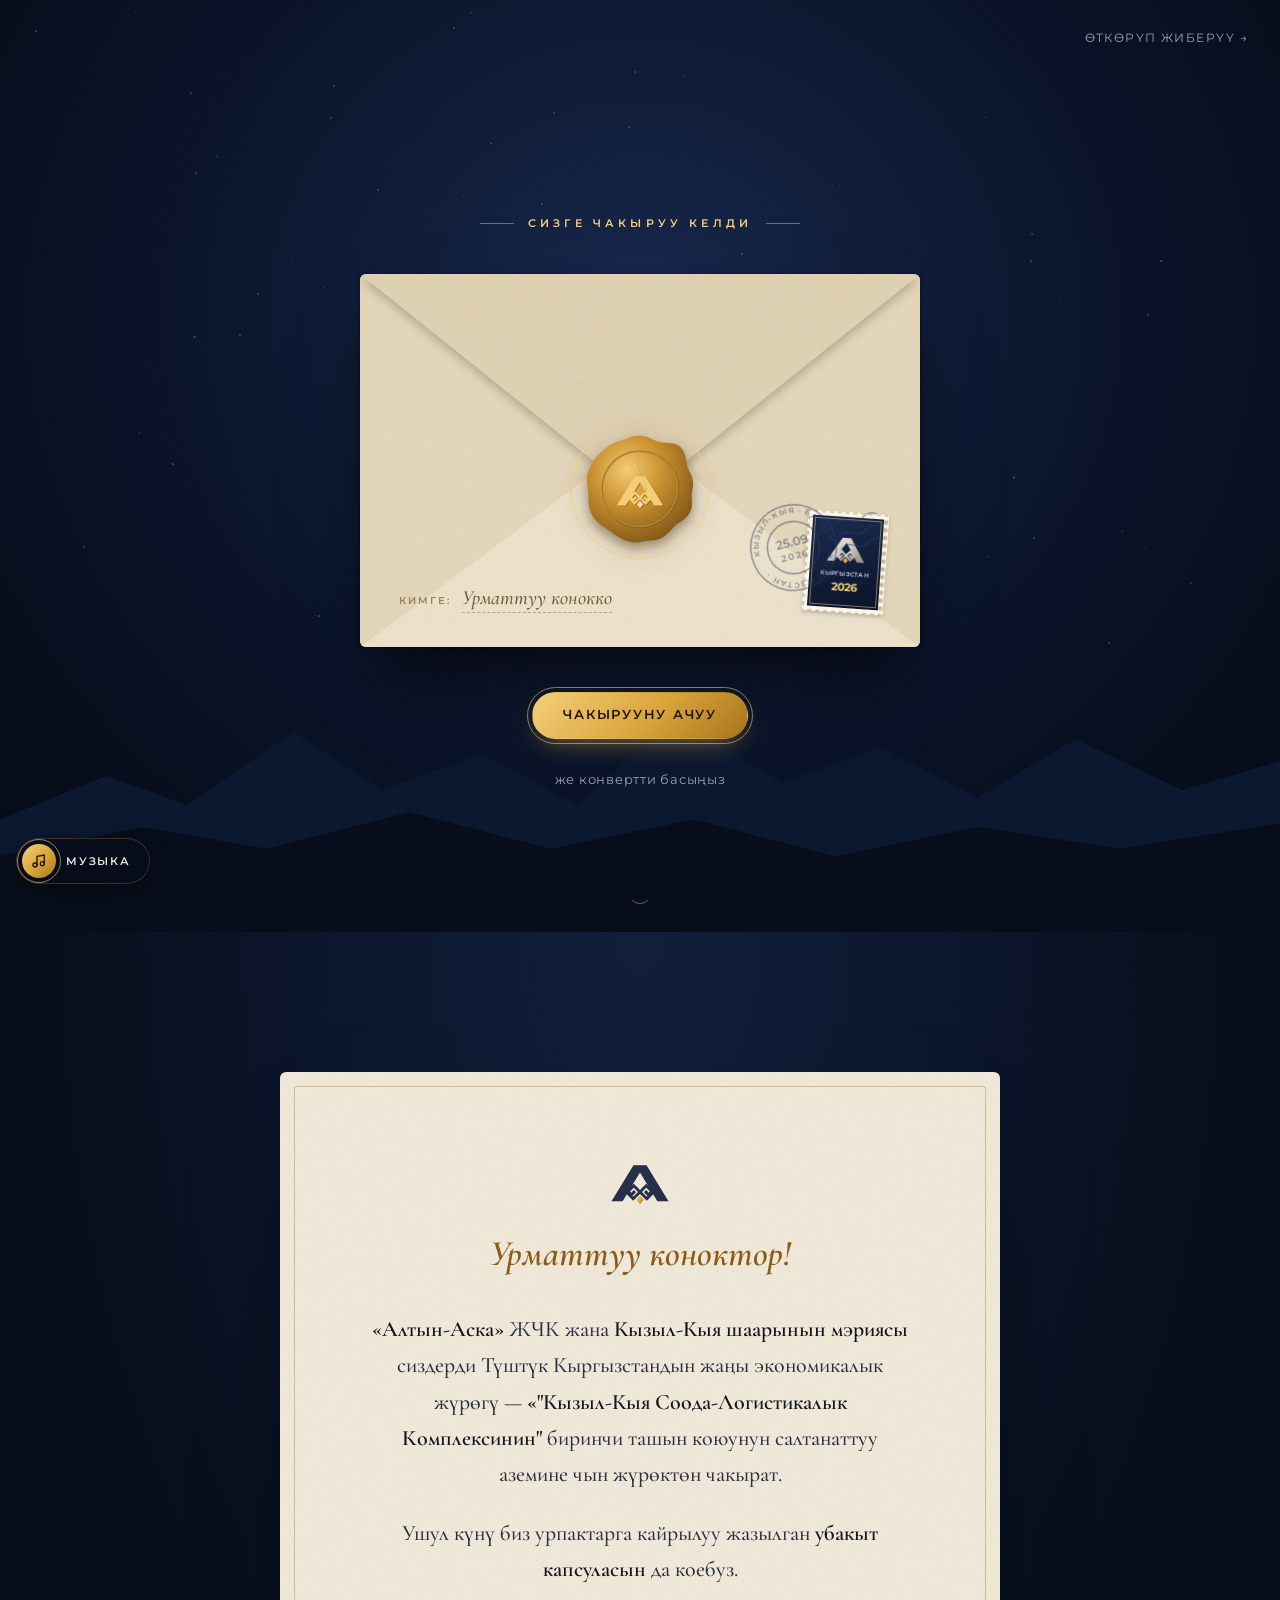
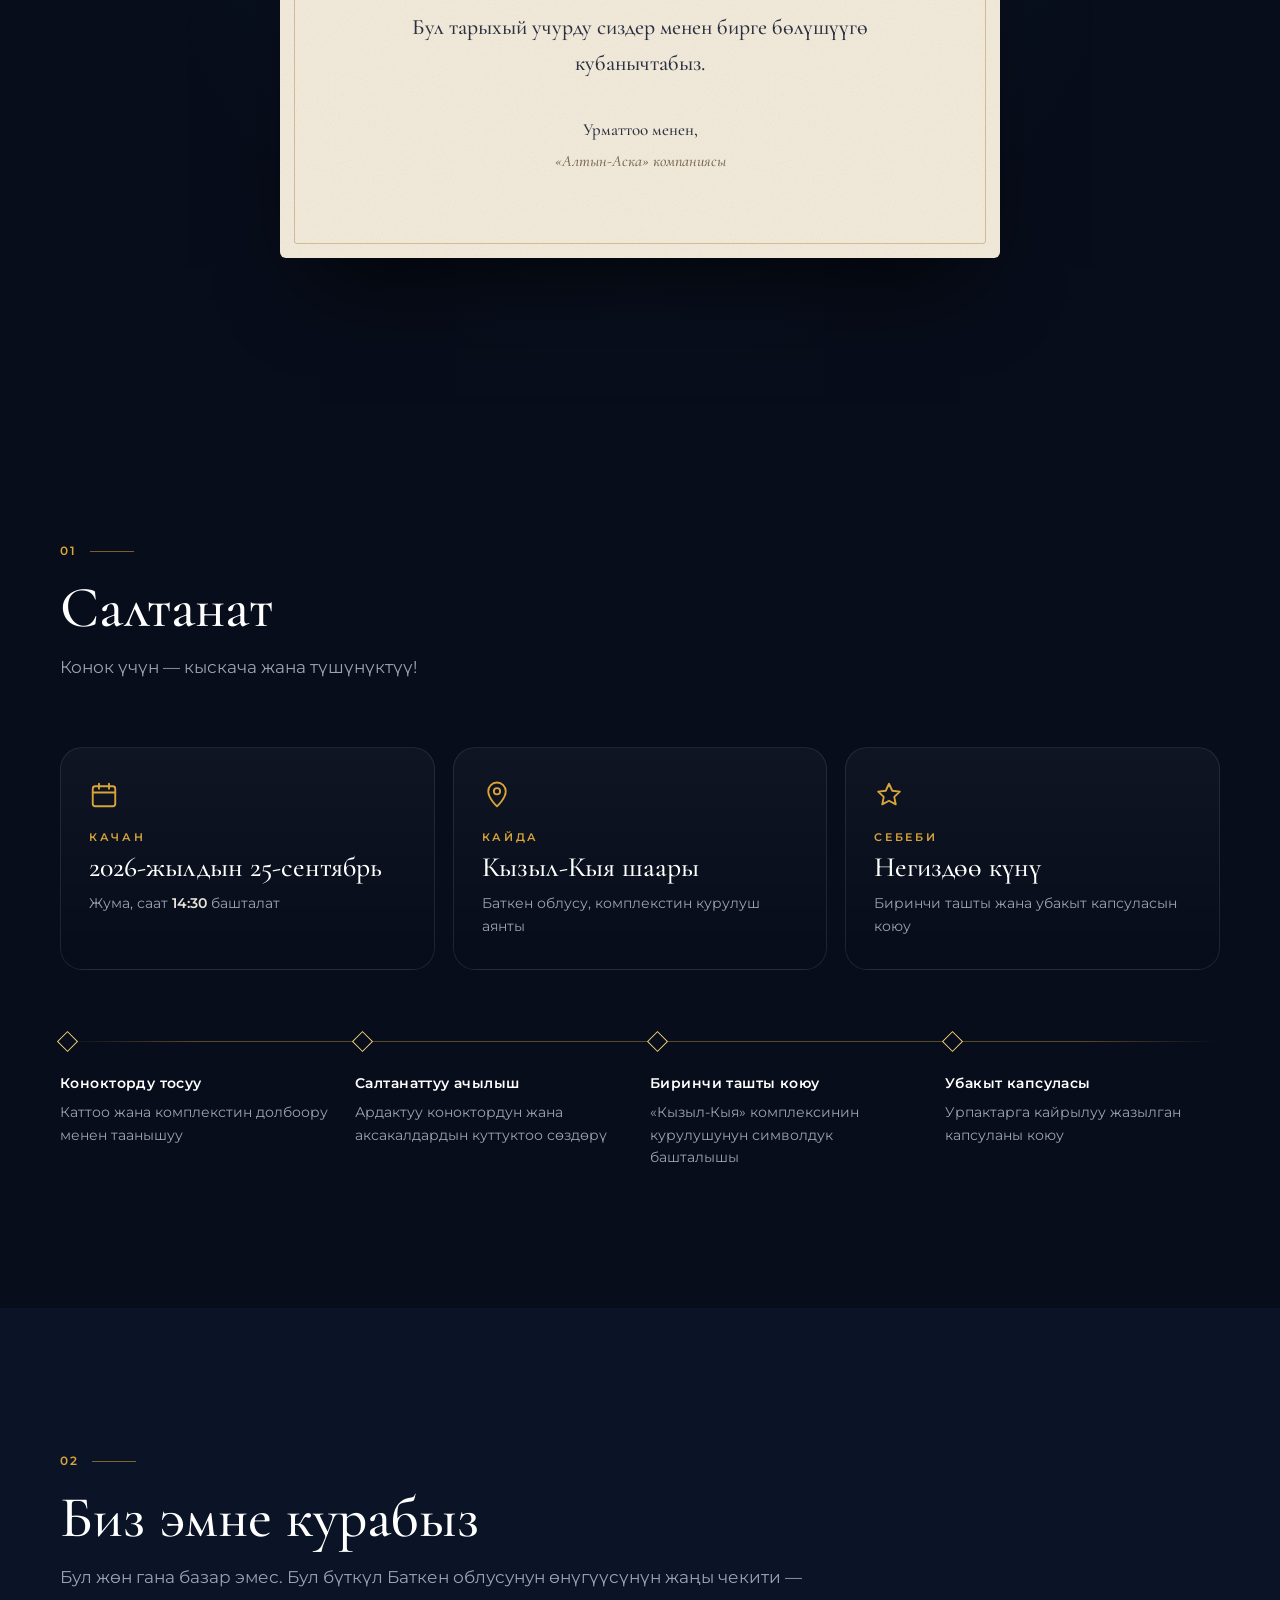
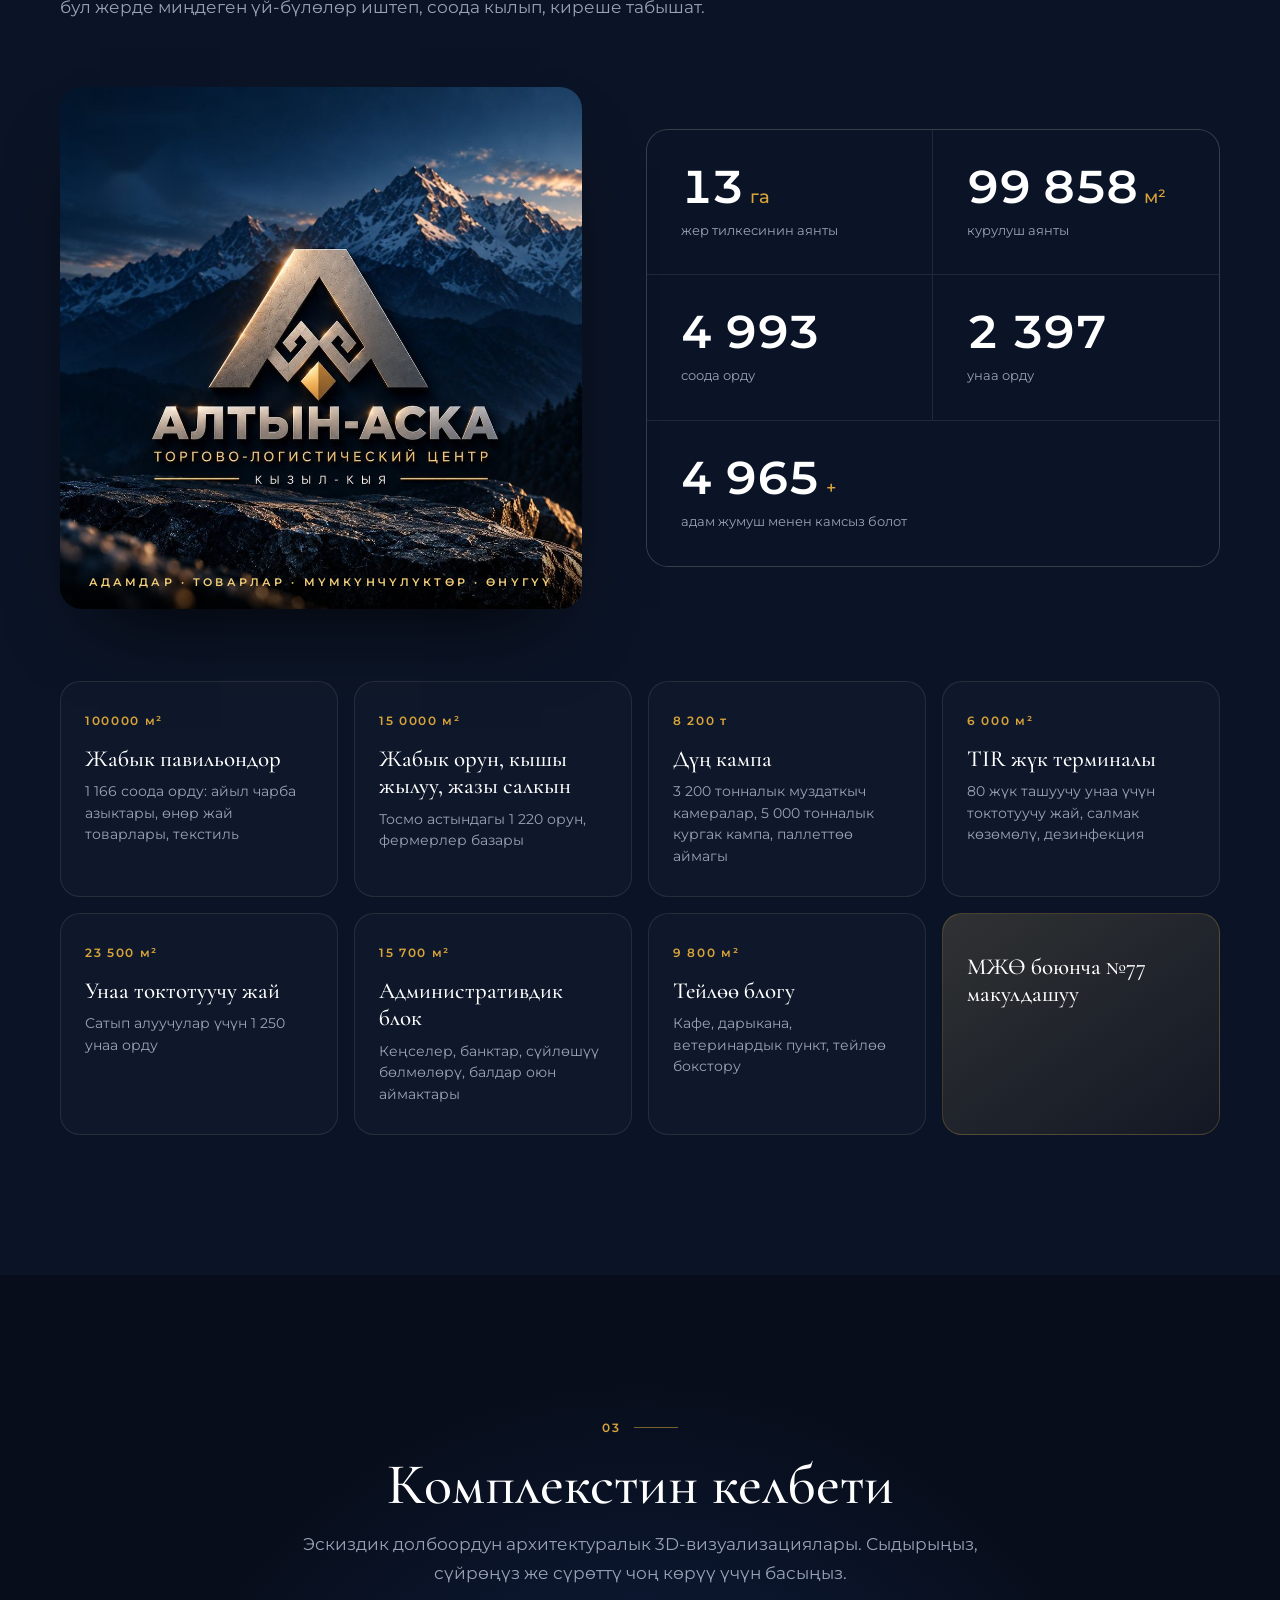
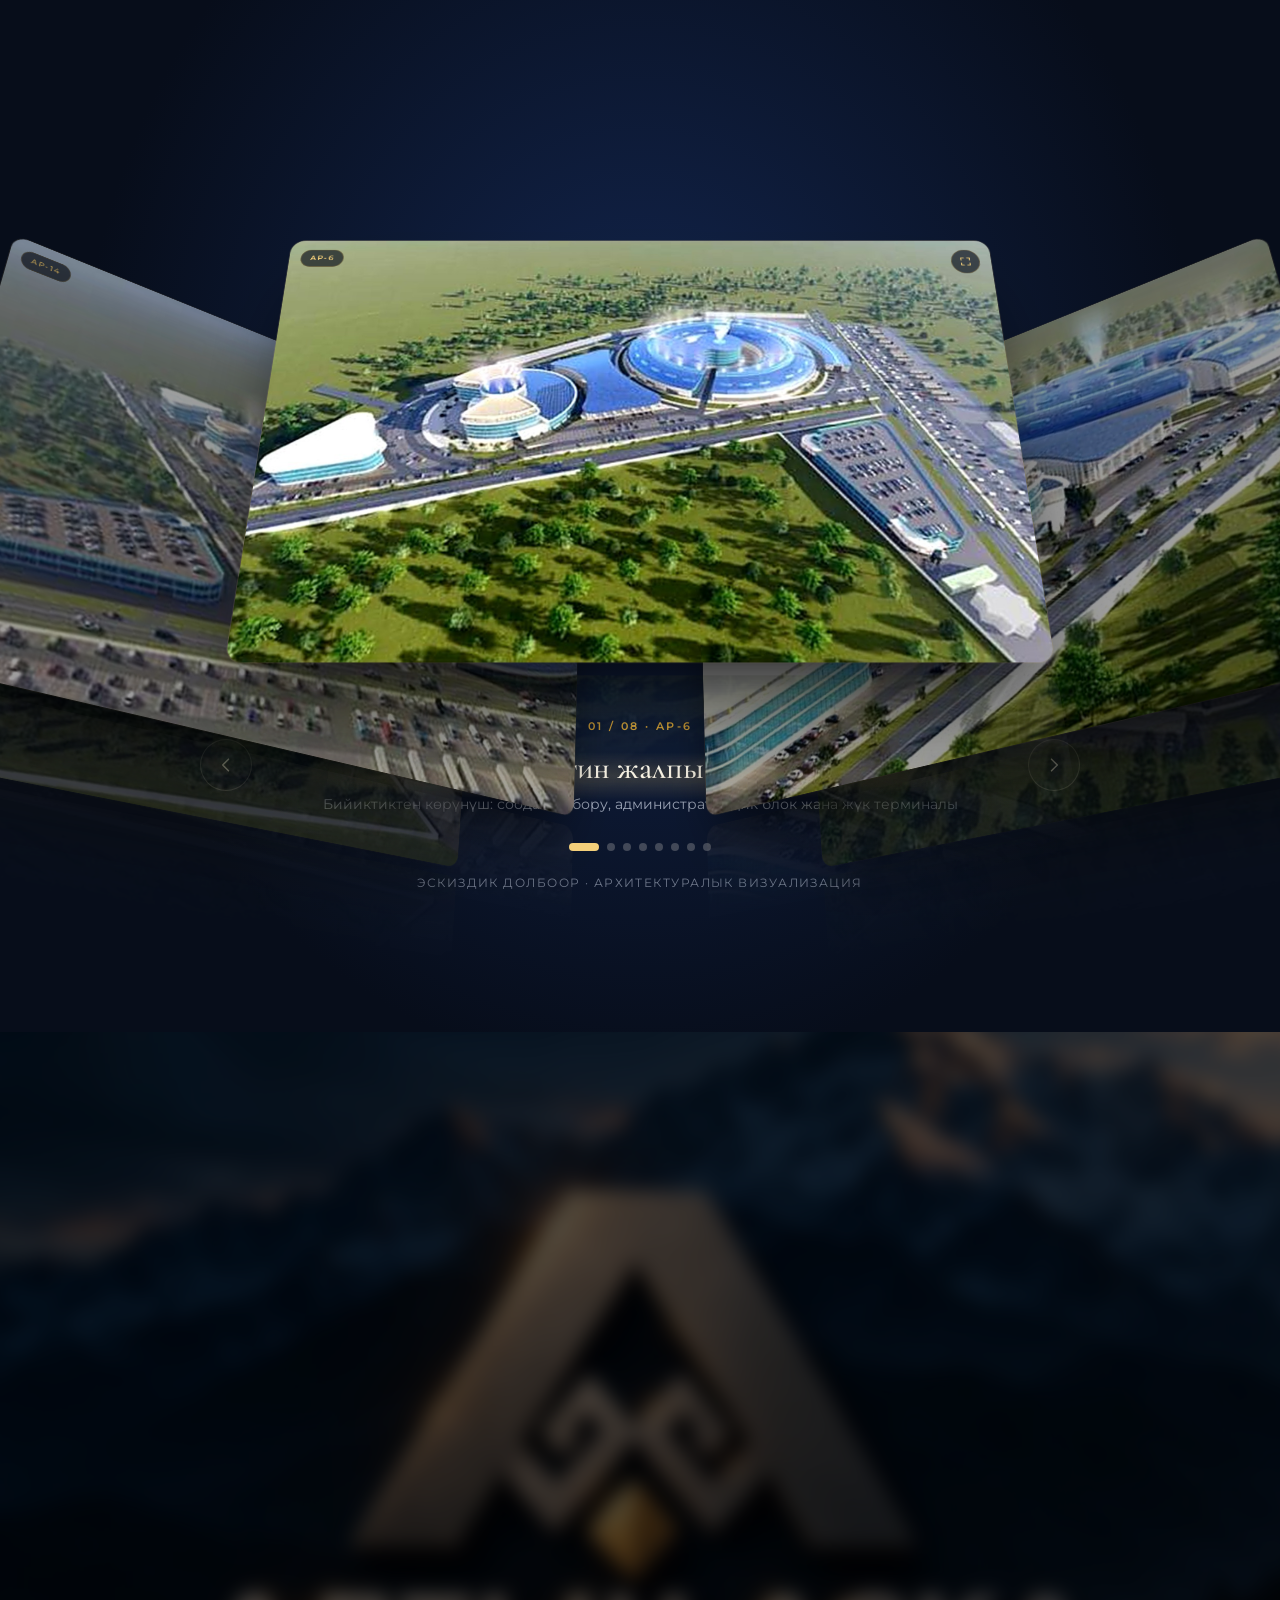
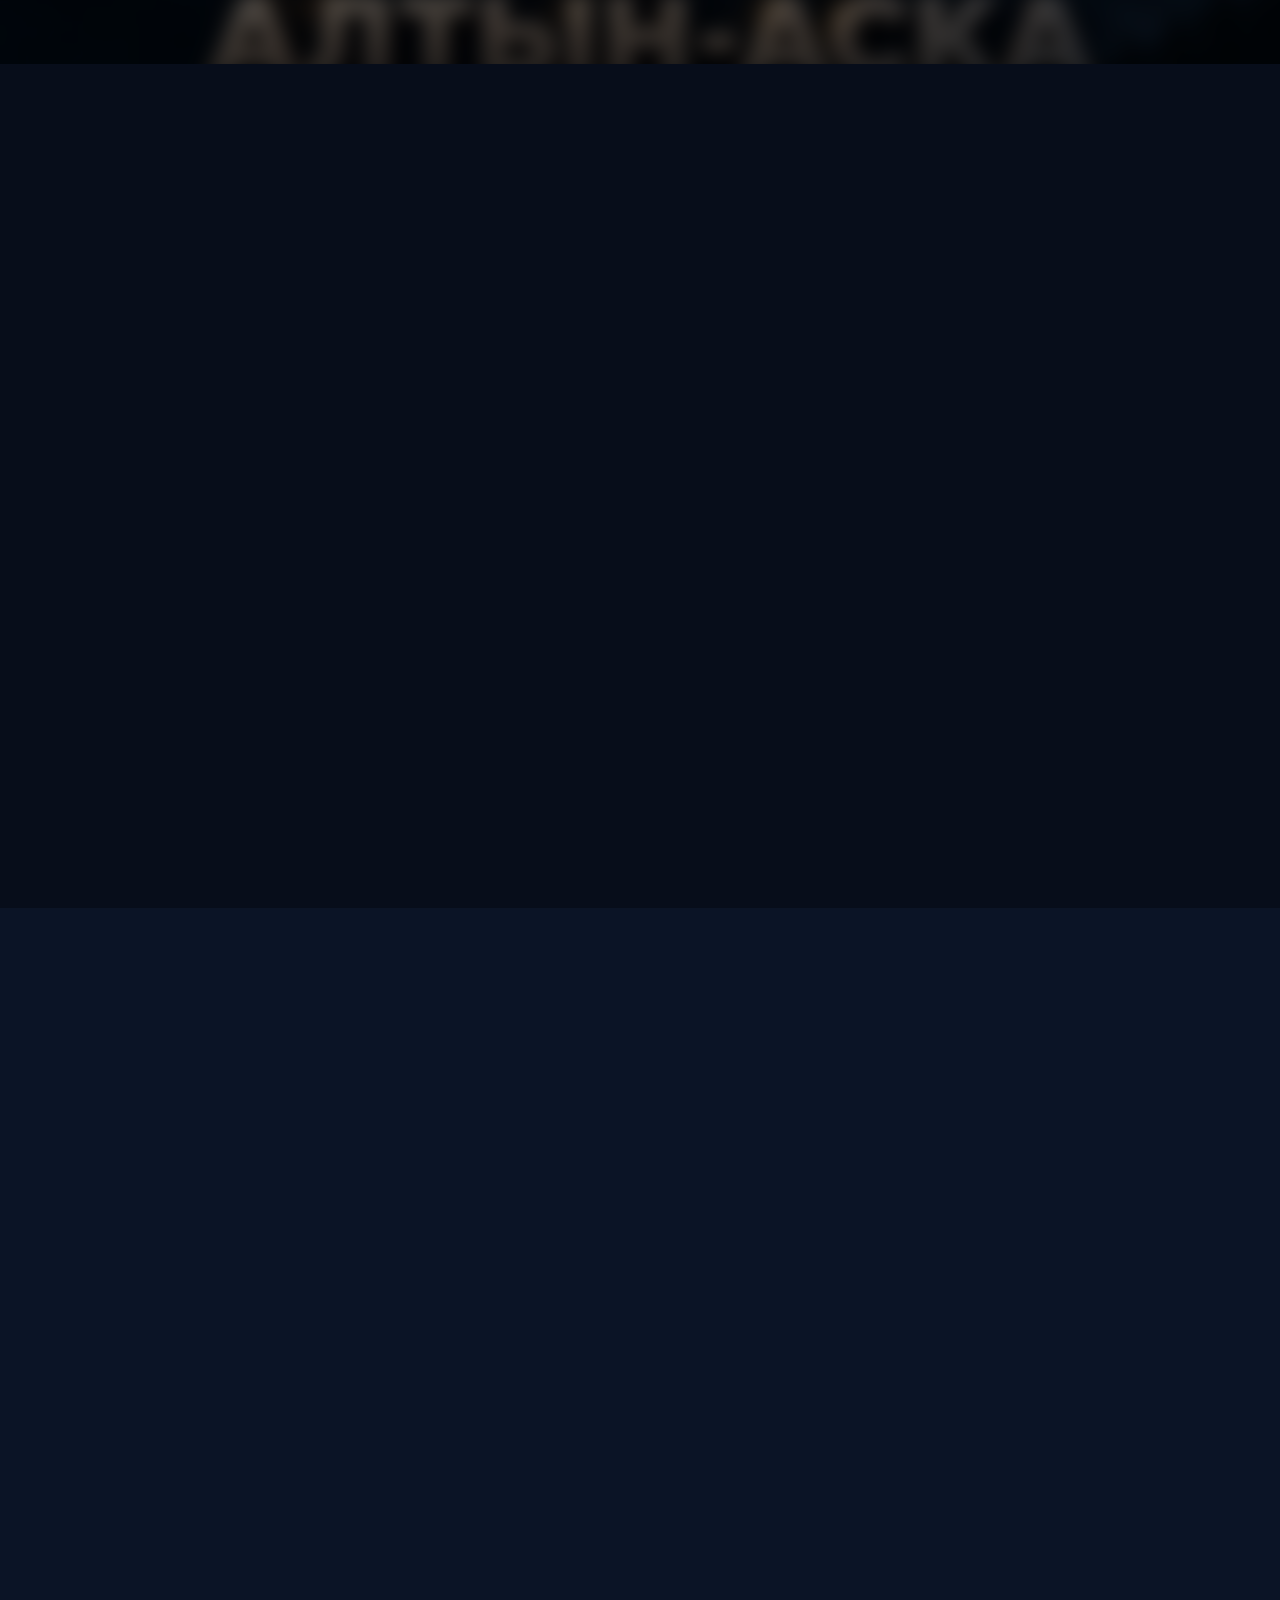
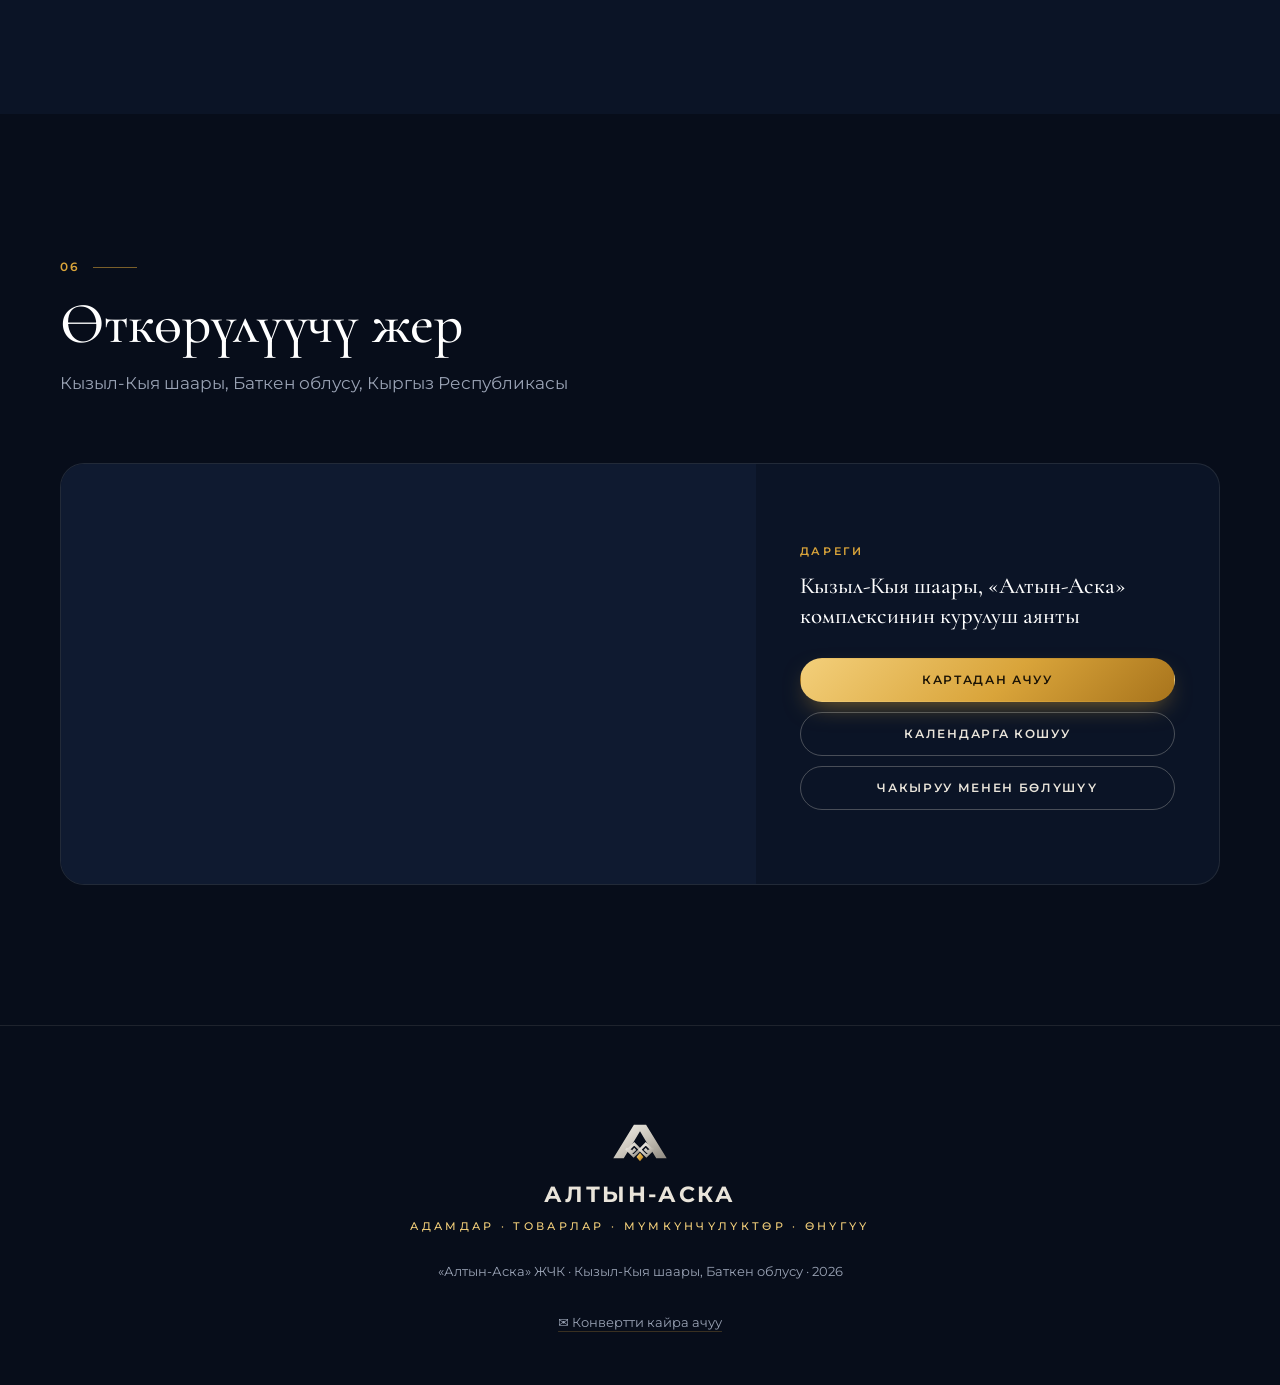
==== commit 59d16924: "Start at 14:30, clean poster, keep both pages hand-editable - Ceremony start moved to 14:30 (countdo" ====
--- a/shakirov-site/index.html
+++ b/shakirov-site/index.html
@@ -164,7 +164,7 @@
       <div class="hero__date">
         <span>Жума</span>
         <strong>2026-жылдын 25-сентябрь</strong>
-        <span data-time>14:00</span>
+        <span data-time>14:30</span>
       </div>
 
       <div class="countdown" id="countdown" aria-label="Салтанатка чейин калды">
@@ -193,8 +193,7 @@
       <p>Бул тарыхый учурду сиздер менен бирге бөлүшүүгө кубанычтабыз.</p>
       <div class="paper__sign">
         <span>Урматтоо менен,</span>
-        <strong>Шакиров Байстан Куттугалиевич</strong>
-        <em>«Алтын-Аска» ЖЧКнын башкы директору</em>
+        <em>«Алтын-Аска» компаниясы</em>
       </div>
     </article>
   </section>
@@ -256,9 +255,9 @@
         <div class="stats">
           <div class="stat reveal"><b data-count="13">0</b><i>га</i><span>жер тилкесинин аянты</span></div>
           <div class="stat reveal"><b data-count="100000">0</b><i>м²</i><span>курулуш аянты</span></div>
-          <div class="stat reveal"><b data-count="4000">0</b><span>соода орду</span></div>
+          <div class="stat reveal"><b data-count="5000">0</b><span>соода орду</span></div>
           <div class="stat reveal"><b data-count="2400">0</b><span>унаа орду</span></div>
-          <div class="stat reveal"><b data-count="4000">0</b><i>+</i><span>адам жумуш менен камсыз болот</span></div>
+          <div class="stat reveal"><b data-count="5000">0</b><i>+</i><span>адам жумуш менен камсыз болот</span></div>
         </div>
       </div>
 
@@ -292,8 +291,7 @@
           <p>Кафе, дарыкана, ветеринардык пункт, тейлөө бокстору</p>
         </div>
         <div class="zone zone--accent reveal">
-          <span class="zone__n">49 жыл</span><h3>МЖӨ боюнча №77 макулдашуу</h3>
-          <p>«Алтын-Аска» ЖЧК жана Кызыл-Кыя шаарынын мэриясы. 2061-жылы объект шаарга өткөрүлүп берилет</p>
+        <h3>МЖӨ боюнча №77 макулдашуу</h3>
         </div>
       </div>
     </div>
@@ -404,12 +402,8 @@
         </div>
         <div class="place__side">
           <div>
-            <span class="info__label">Датасы жана убактысы</span>
-            <strong>2026-жылдын 25-сентябры, саат <span data-time>14:00</span></strong>
-          </div>
-          <div>
             <span class="info__label">Дареги</span>
-            <strong>Кызыл-Кыя шаары, «Кызыл-Кыя» комплексинин курулуш аянты</strong>
+            <strong>Кызыл-Кыя шаары, «Алтын-Аска» комплексинин курулуш аянты</strong>
           </div>
           <div class="place__btns">
             <a class="btn btn--gold" target="_blank" rel="noopener" href="https://maps.app.goo.gl/RAks3B6GCmSB7t5H8">Картадан ачуу</a>
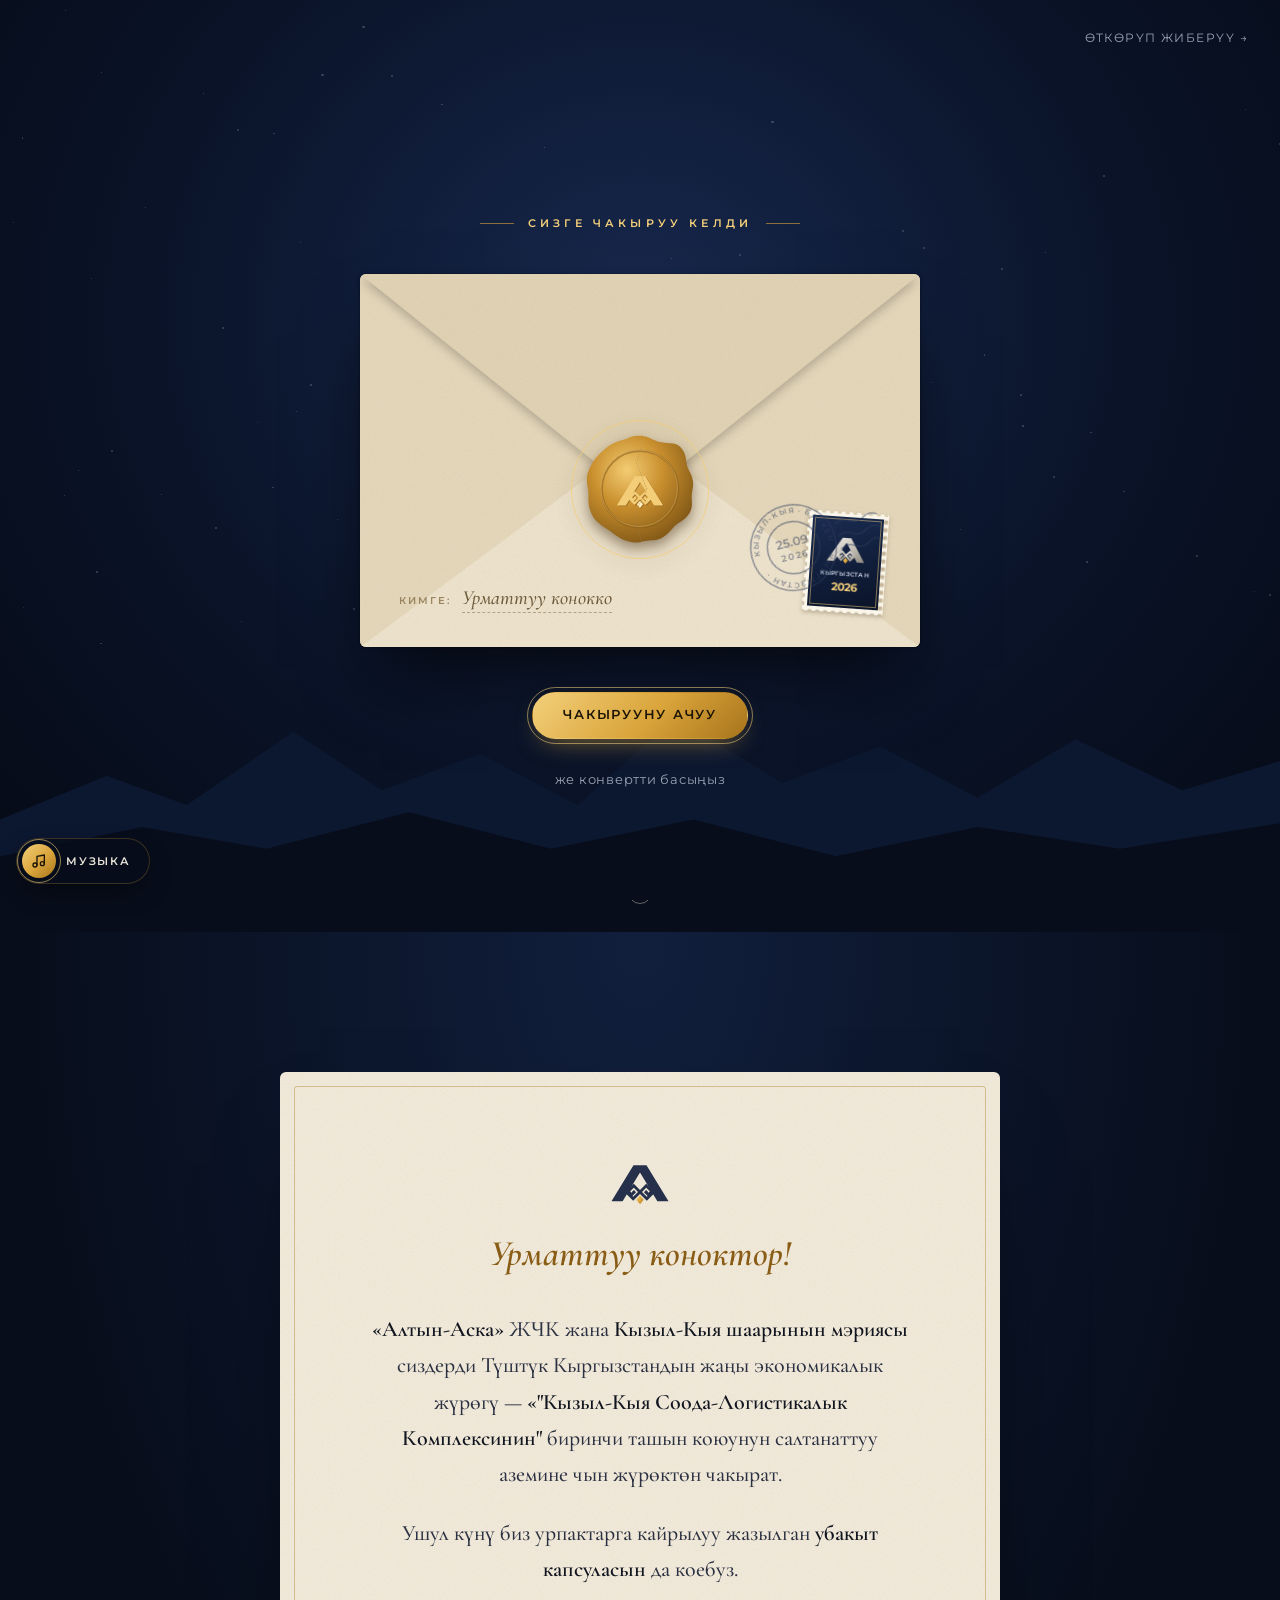
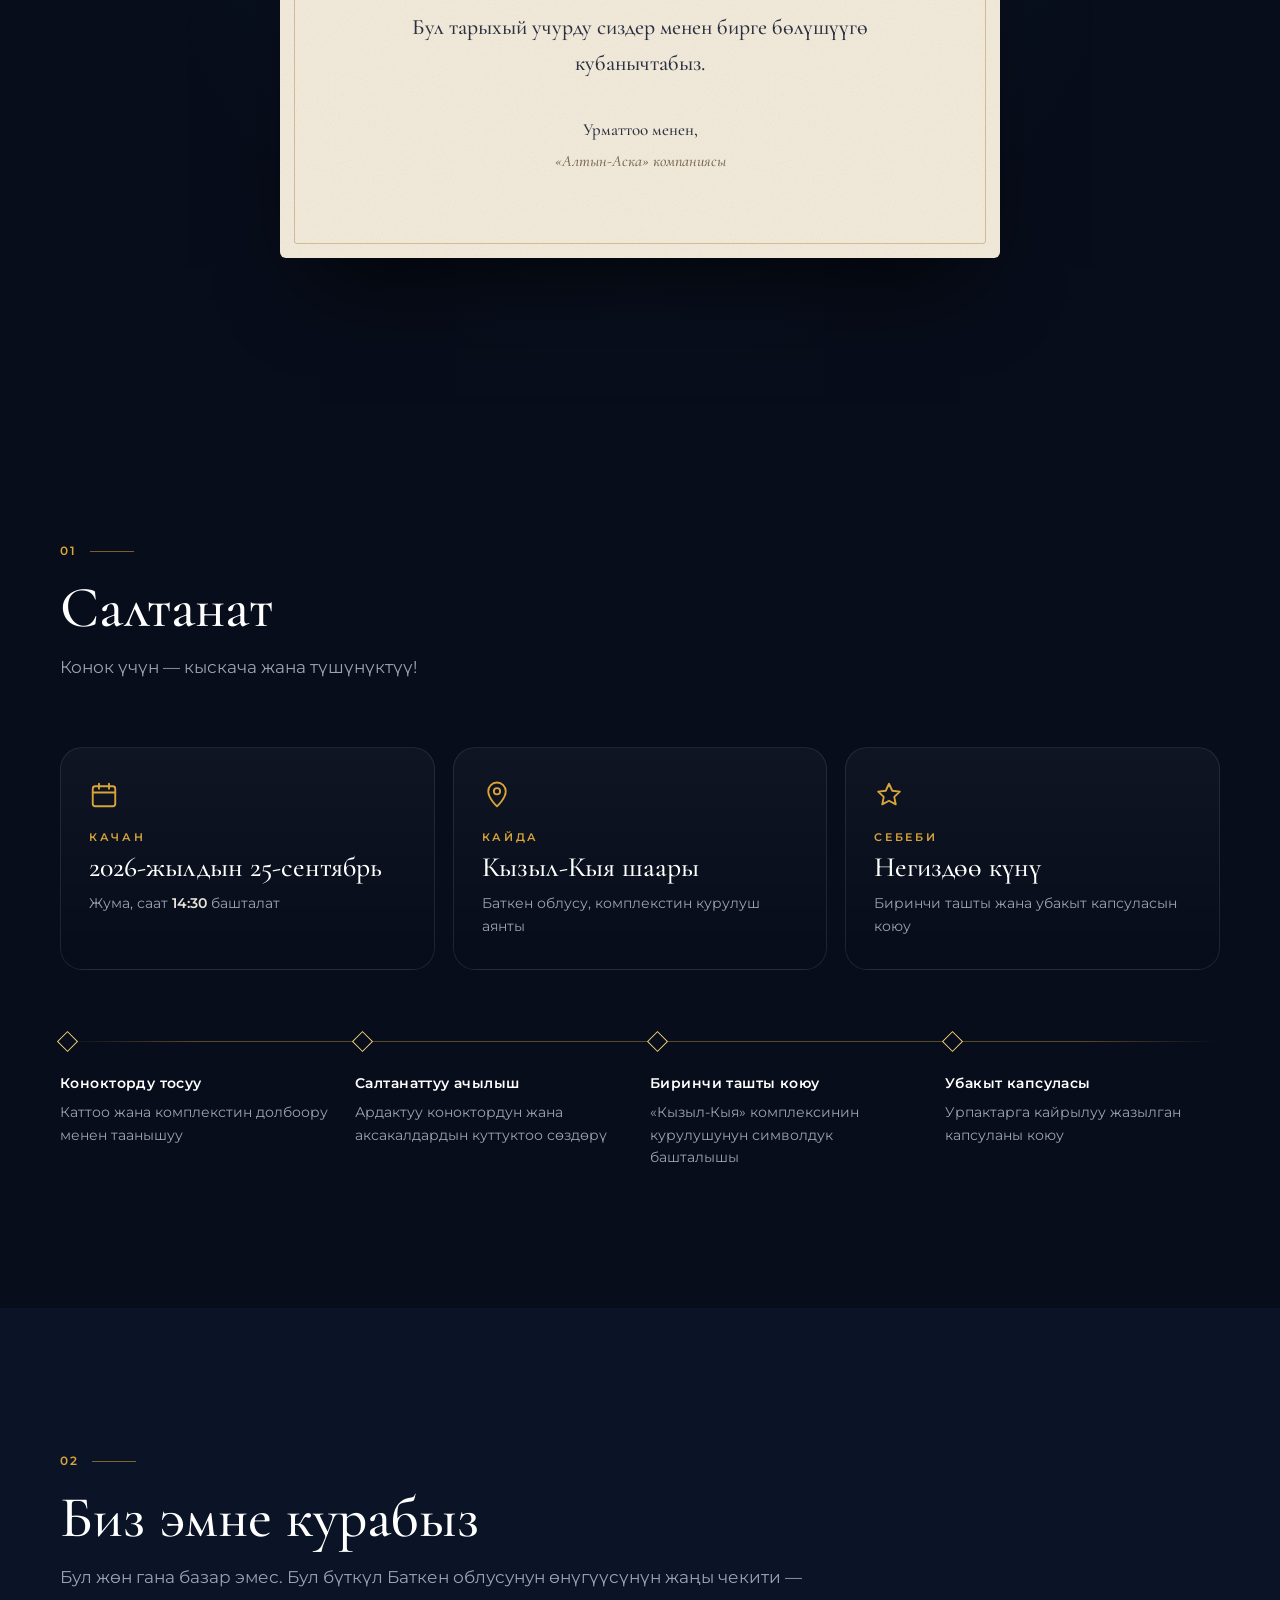
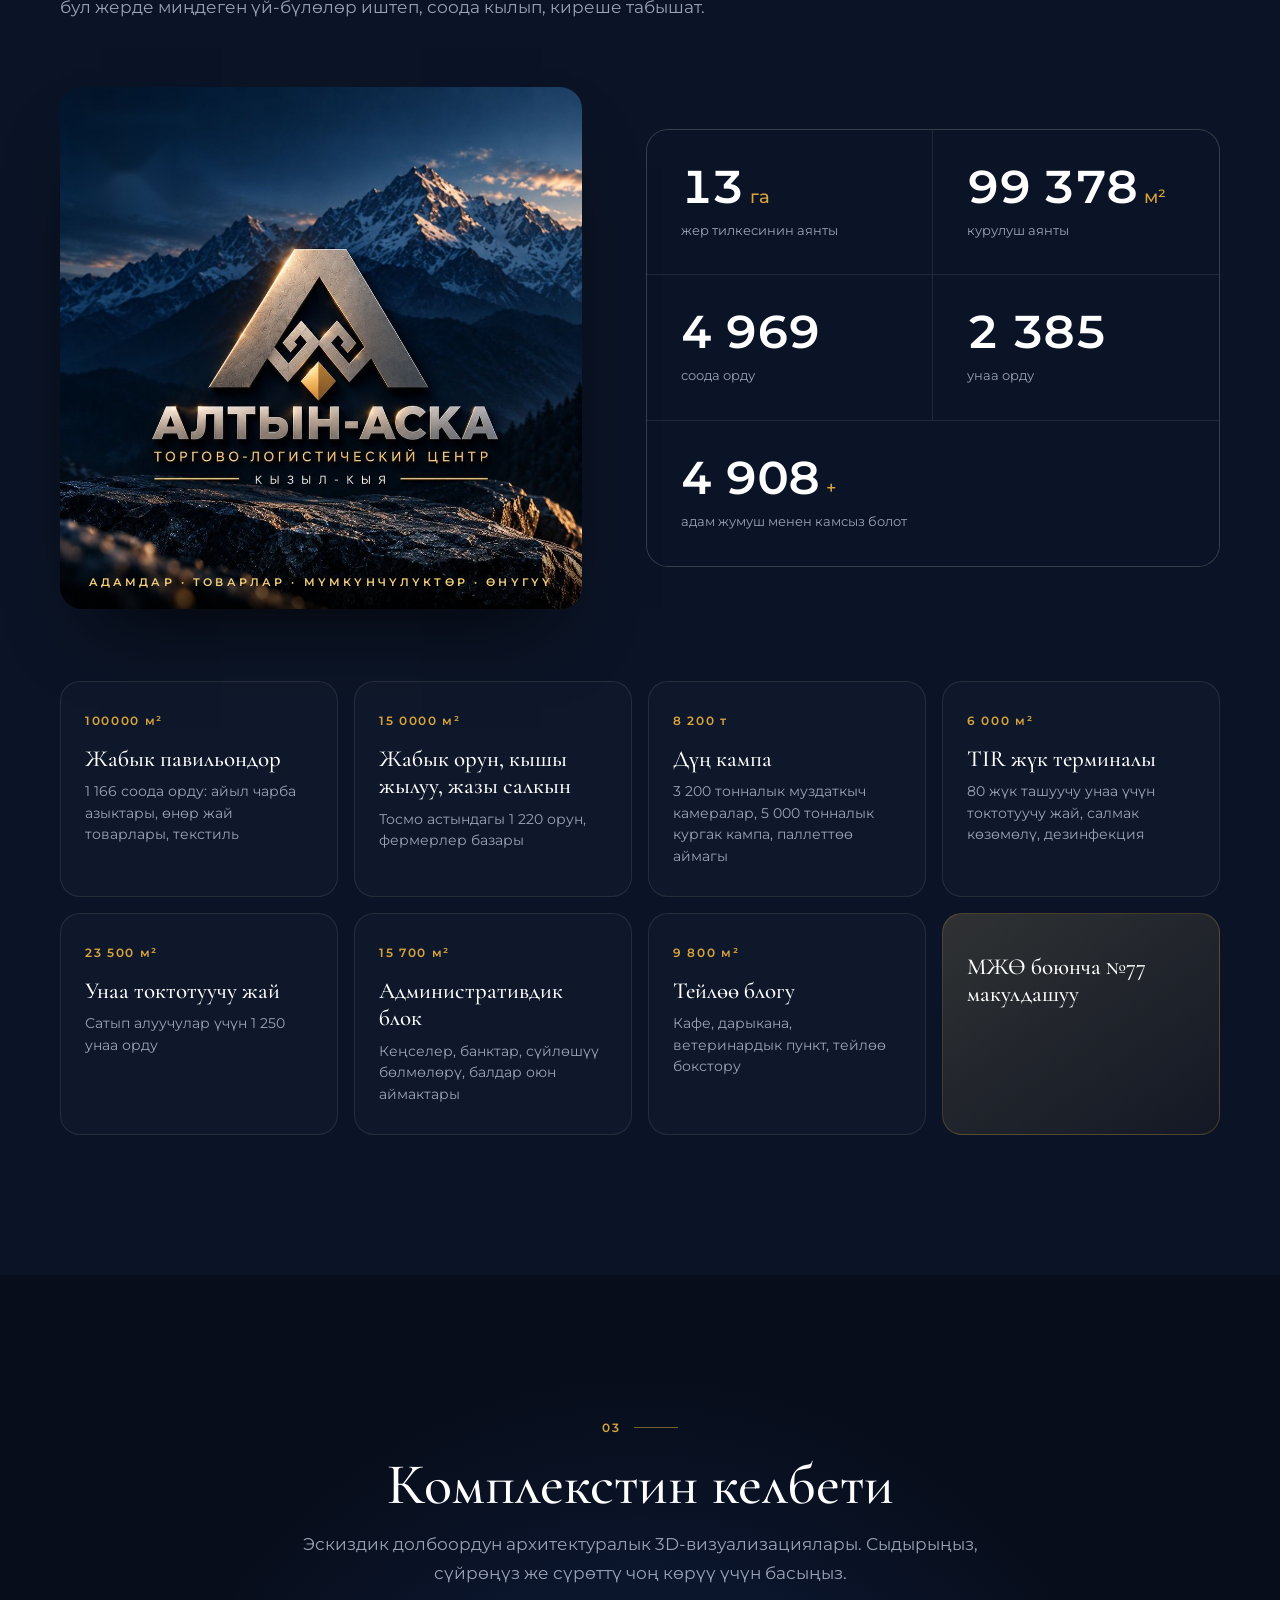
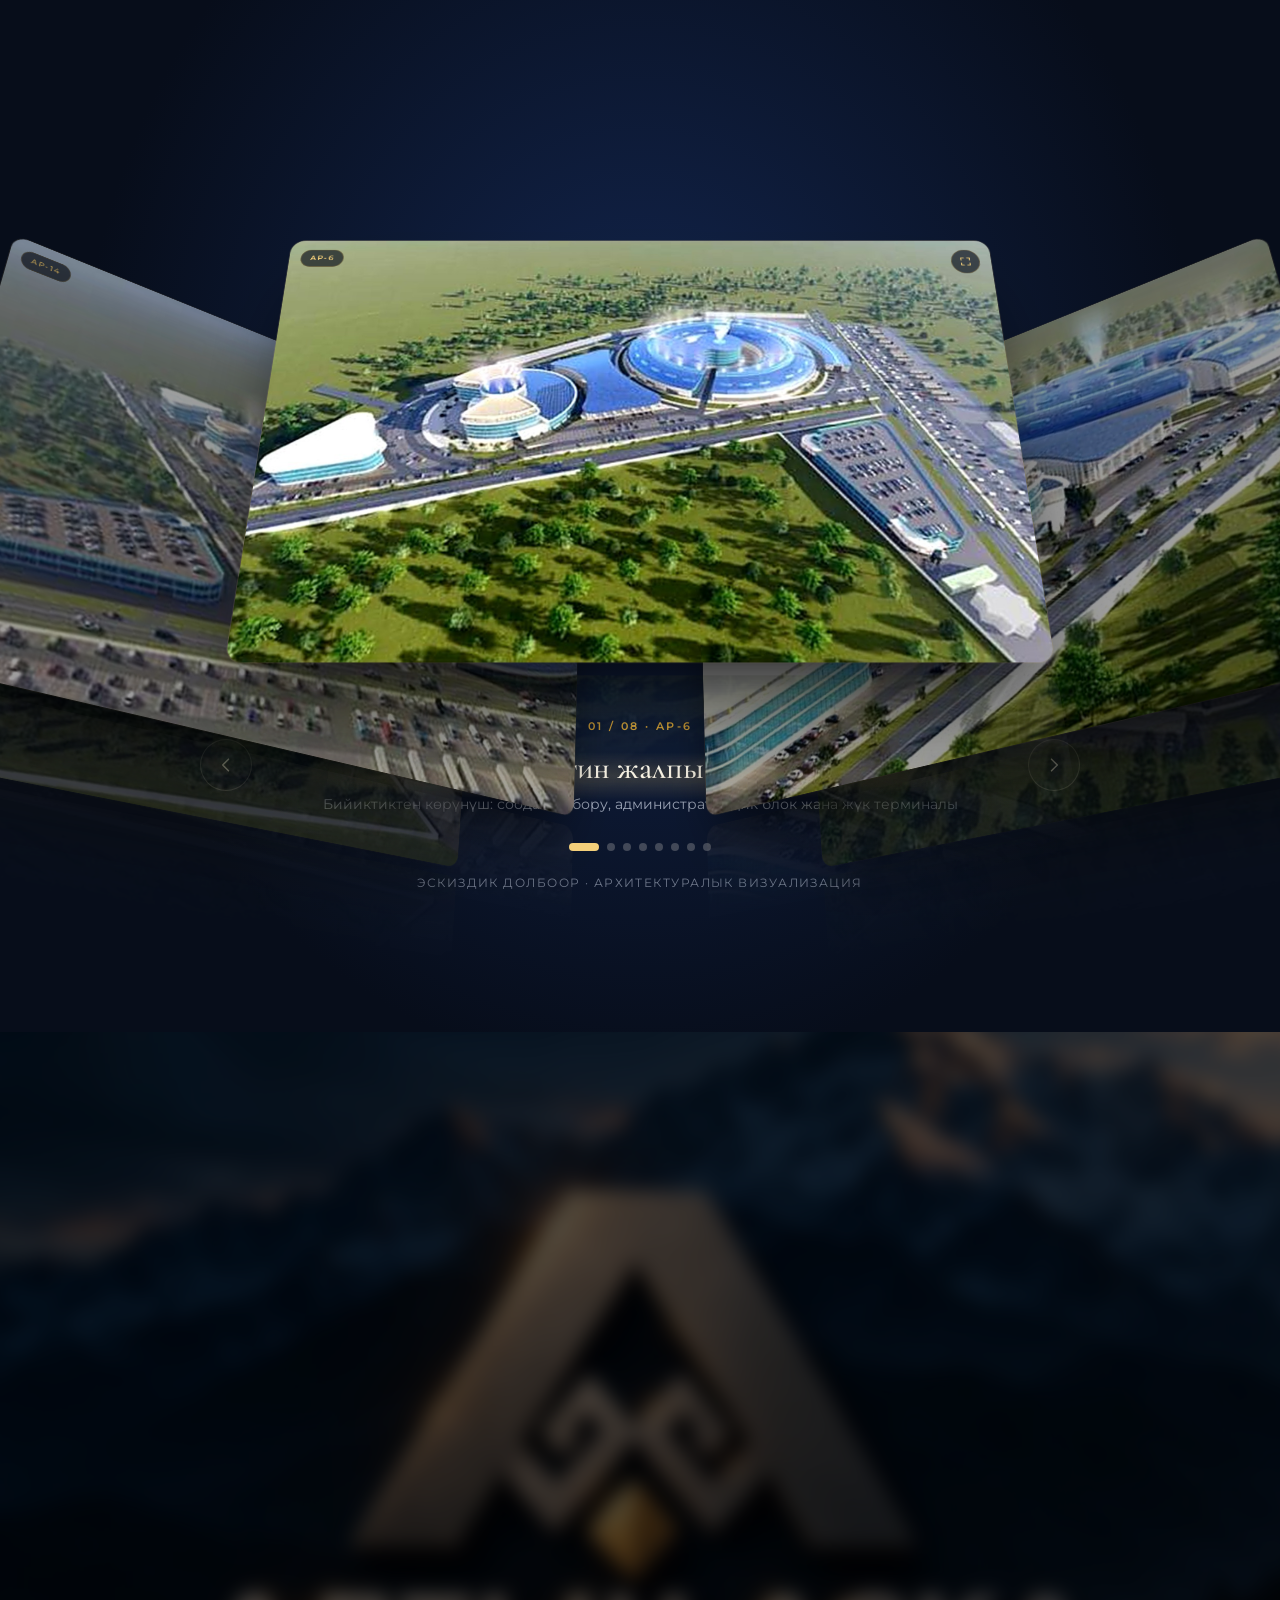
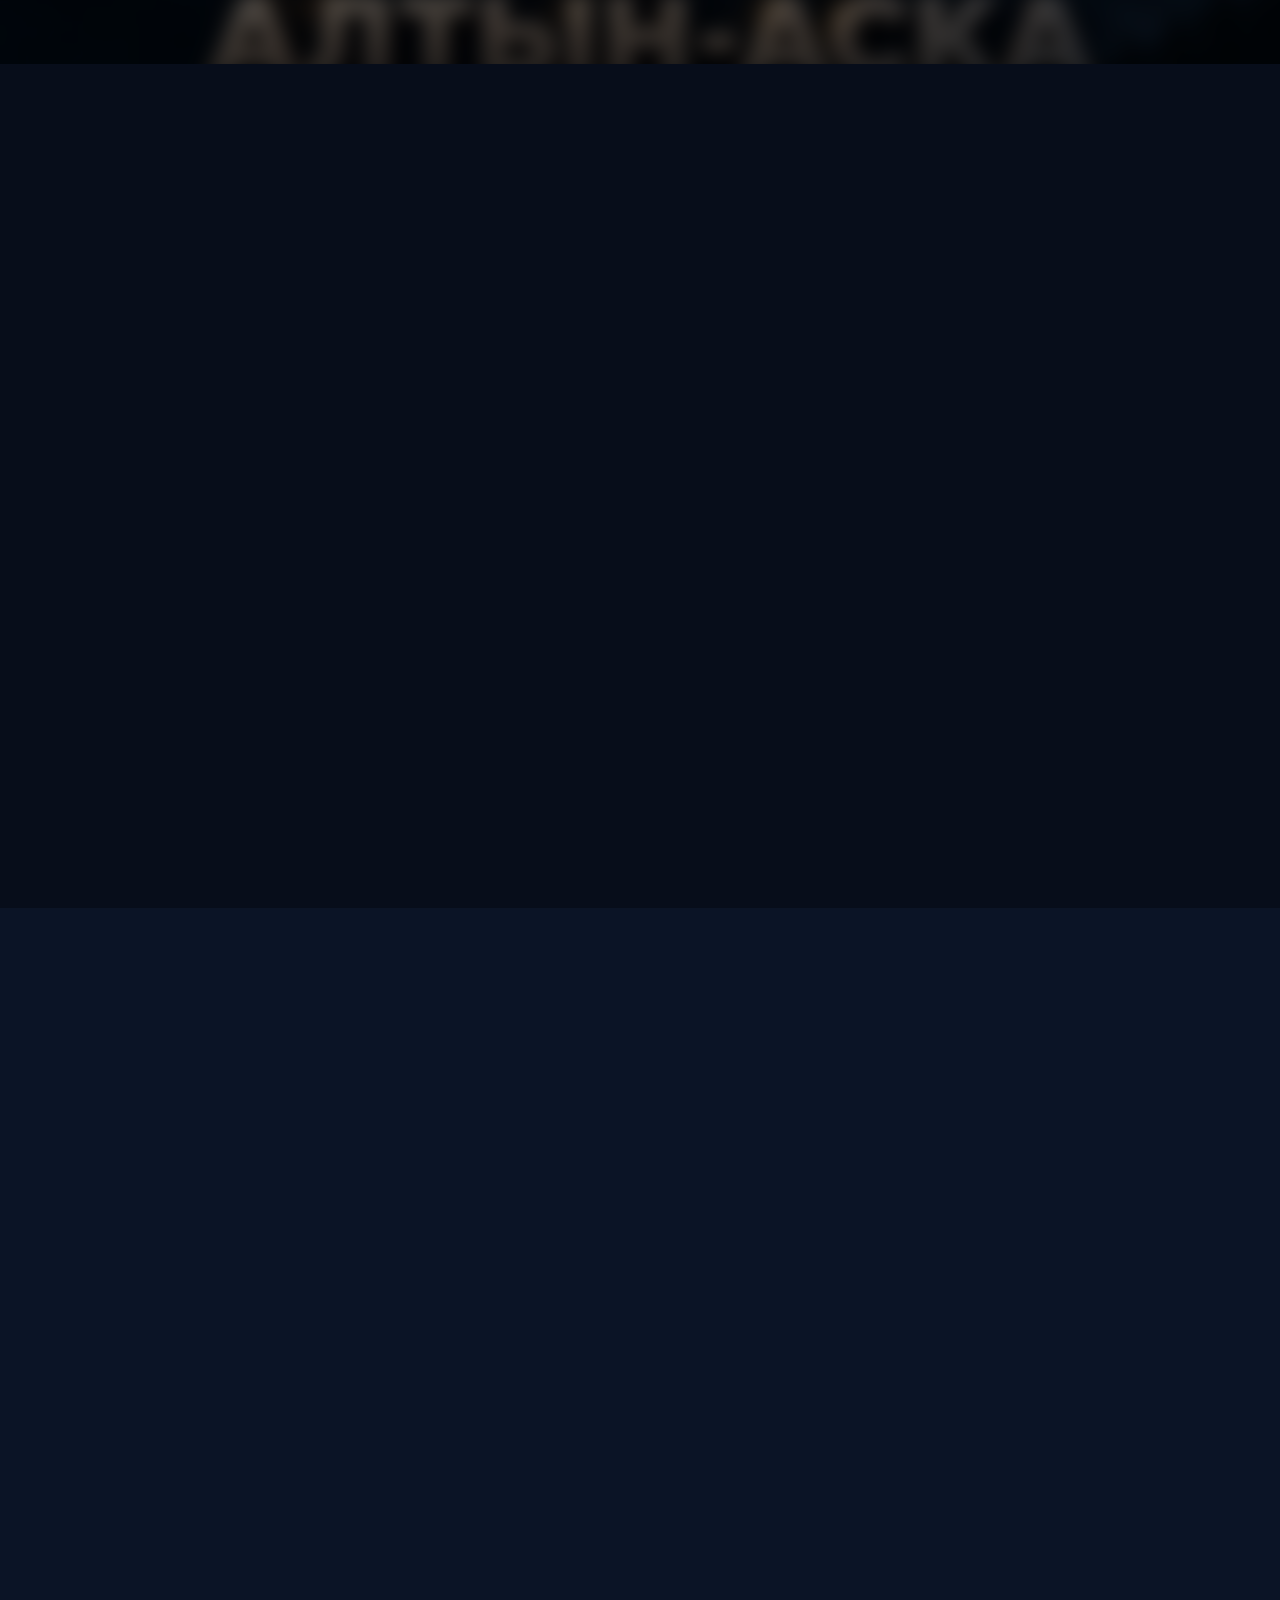
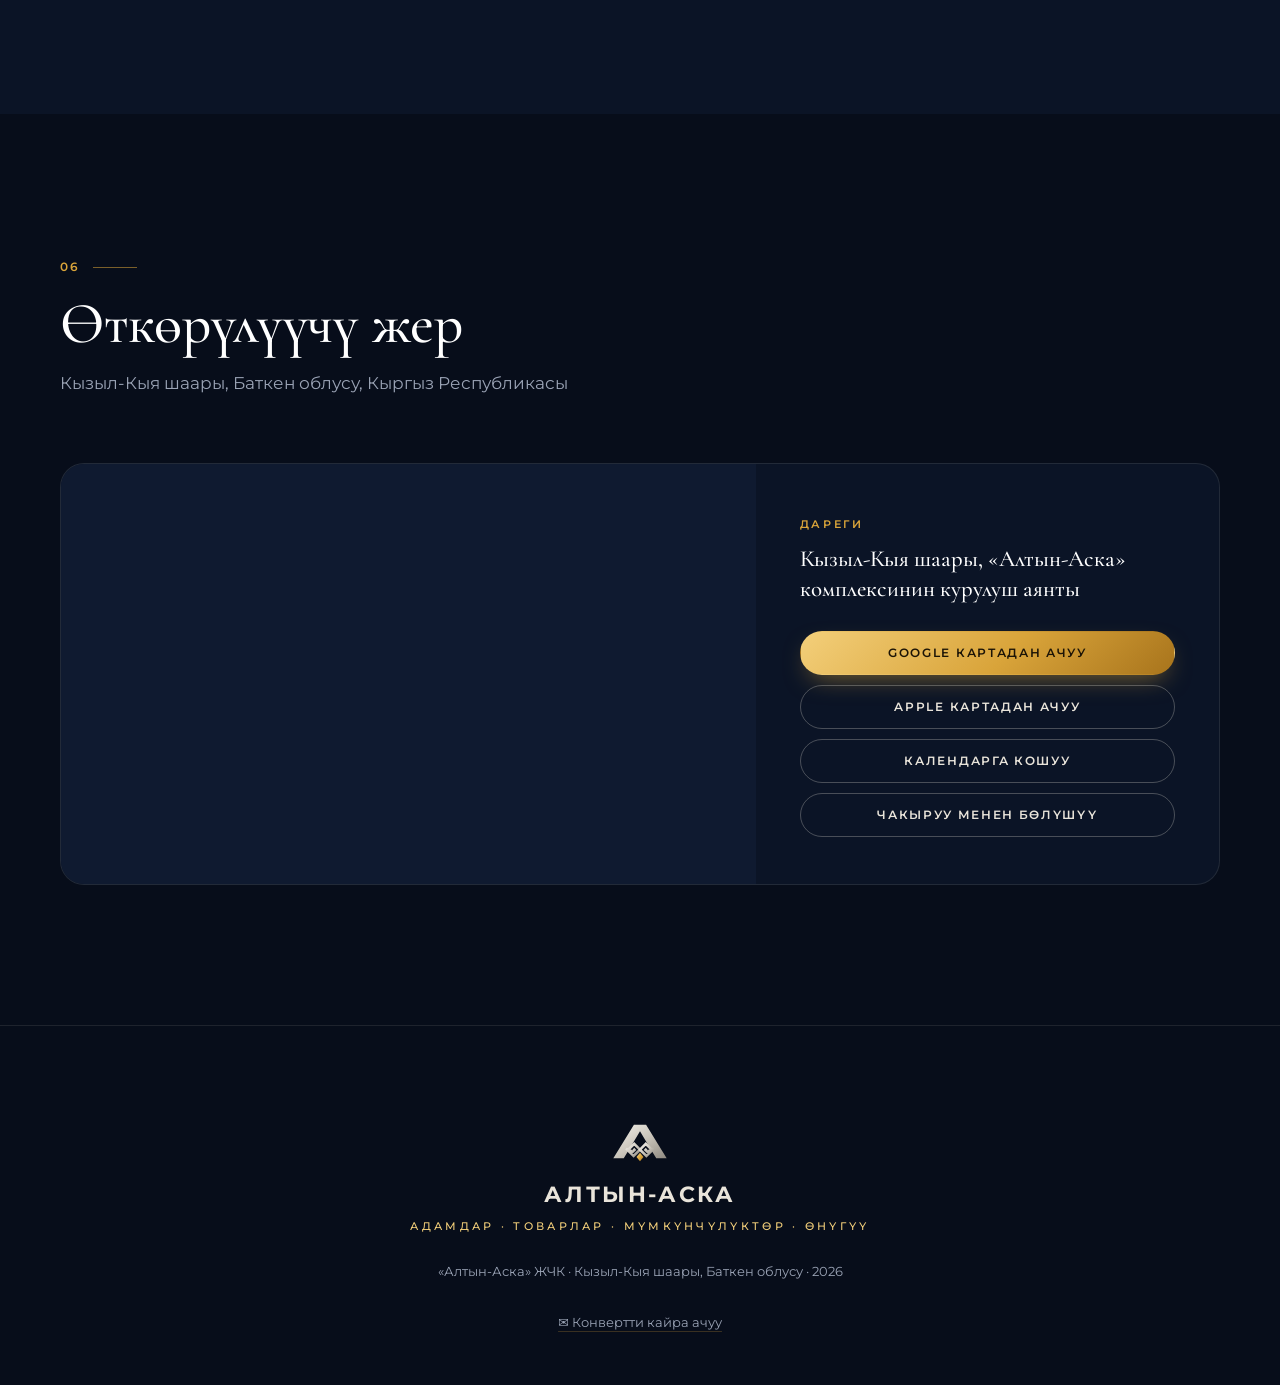
==== commit f212d390: "Add Apple Maps button next to Google Maps - Both pages get 'Apple картадан ачуу' pointing to the sam" ====
--- a/shakirov-site/index.html
+++ b/shakirov-site/index.html
@@ -406,7 +406,8 @@
             <strong>Кызыл-Кыя шаары, «Алтын-Аска» комплексинин курулуш аянты</strong>
           </div>
           <div class="place__btns">
-            <a class="btn btn--gold" target="_blank" rel="noopener" href="https://maps.app.goo.gl/RAks3B6GCmSB7t5H8">Картадан ачуу</a>
+            <a class="btn btn--gold" data-map="google" target="_blank" rel="noopener" href="https://maps.app.goo.gl/RAks3B6GCmSB7t5H8">Google картадан ачуу</a>
+            <a class="btn btn--ghost" data-map="apple" target="_blank" rel="noopener" href="https://maps.apple.com/?ll=40.270648,72.145889&amp;q=%D0%90%D0%BB%D1%82%D1%8B%D0%BD-%D0%90%D1%81%D0%BA%D0%B0">Apple картадан ачуу</a>
             <button class="btn btn--ghost" type="button" data-ics>Календарга кошуу</button>
             <button class="btn btn--ghost" type="button" id="shareBtn">Чакыруу менен бөлүшүү</button>
           </div>
